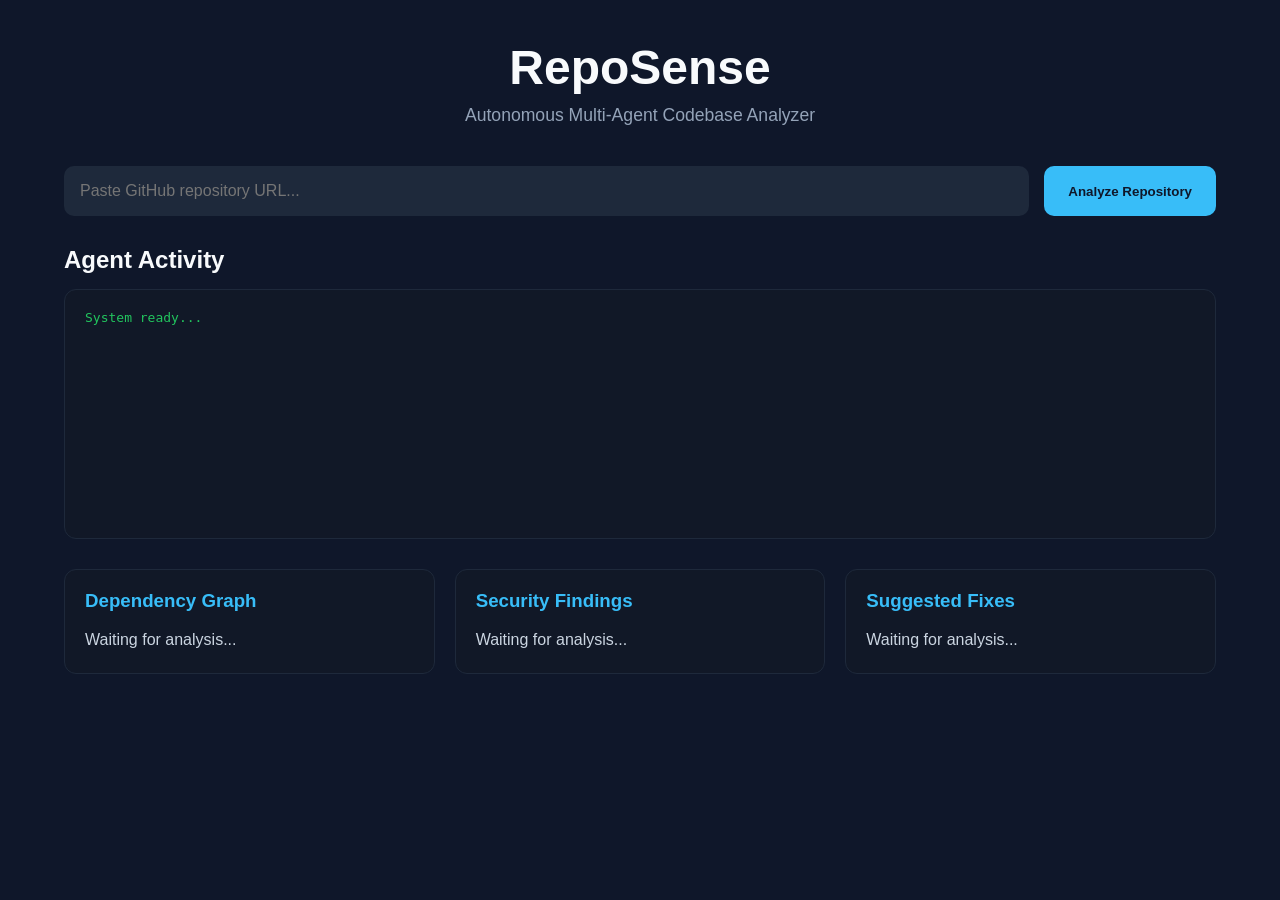
==== frontend/index.html @ 8e4038ef "refined the folder structure" ====
<!DOCTYPE html>
<html lang="en">
<head>
  <meta charset="UTF-8" />
  <meta name="viewport" content="width=device-width, initial-scale=1.0" />
  <title>RepoSense</title>

  <link rel="stylesheet" href="style.css" />
</head>
<body>

  <div class="container">

    <!-- Header -->
    <header class="hero">
      <h1>RepoSense</h1>
      <p>Autonomous Multi-Agent Codebase Analyzer</p>
    </header>

    <!-- Input Section -->
    <section class="input-section">
      <input
        type="text"
        id="repoInput"
        placeholder="Paste GitHub repository URL..."
      />

      <button id="analyzeBtn">
        Analyze Repository
      </button>
    </section>

    <!-- Status -->
    <section class="status-section">
      <h2>Agent Activity</h2>

      <div class="logs" id="logs">
        <div class="log">System ready...</div>
      </div>
    </section>

    <!-- Results -->
    <section class="results-section">

      <div class="card">
        <h3>Dependency Graph</h3>
        <div id="dependencyResults">
          Waiting for analysis...
        </div>
      </div>

      <div class="card">
        <h3>Security Findings</h3>
        <div id="securityResults">
          Waiting for analysis...
        </div>
      </div>

      <div class="card">
        <h3>Suggested Fixes</h3>
        <div id="fixResults">
          Waiting for analysis...
        </div>
      </div>

    </section>

  </div>

  <script src="app.js"></script>
</body>
</html>
---- frontend/style.css ----
* {
  margin: 0;
  padding: 0;
  box-sizing: border-box;
}

body {
  background-color: #0f172a;
  color: #f8fafc;
  font-family: Arial, Helvetica, sans-serif;
  min-height: 100vh;
}

.container {
  width: 90%;
  max-width: 1200px;
  margin: auto;
  padding: 40px 0;
}

/* Hero */

.hero {
  text-align: center;
  margin-bottom: 40px;
}

.hero h1 {
  font-size: 3rem;
  margin-bottom: 10px;
}

.hero p {
  color: #94a3b8;
  font-size: 1.1rem;
}

/* Input */

.input-section {
  display: flex;
  gap: 15px;
  margin-bottom: 30px;
}

.input-section input {
  flex: 1;
  padding: 16px;
  border-radius: 10px;
  border: none;
  background: #1e293b;
  color: white;
  font-size: 1rem;
}

.input-section input:focus {
  outline: 2px solid #38bdf8;
}

.input-section button {
  padding: 16px 24px;
  border: none;
  border-radius: 10px;
  background: #38bdf8;
  color: #0f172a;
  font-weight: bold;
  cursor: pointer;
  transition: 0.3s;
}

.input-section button:hover {
  background: #0ea5e9;
}

/* Logs */

.status-section {
  margin-bottom: 30px;
}

.status-section h2 {
  margin-bottom: 15px;
}

.logs {
  background: #111827;
  border-radius: 12px;
  padding: 20px;
  height: 250px;
  overflow-y: auto;
  border: 1px solid #1e293b;
}

.log {
  margin-bottom: 12px;
  color: #22c55e;
  font-family: monospace;
}

/* Results */

.results-section {
  display: grid;
  grid-template-columns: repeat(auto-fit, minmax(300px, 1fr));
  gap: 20px;
}

.card {
  background: #111827;
  padding: 20px;
  border-radius: 12px;
  border: 1px solid #1e293b;
}

.card h3 {
  margin-bottom: 15px;
  color: #38bdf8;
}

.card div {
  color: #cbd5e1;
  line-height: 1.6;
}
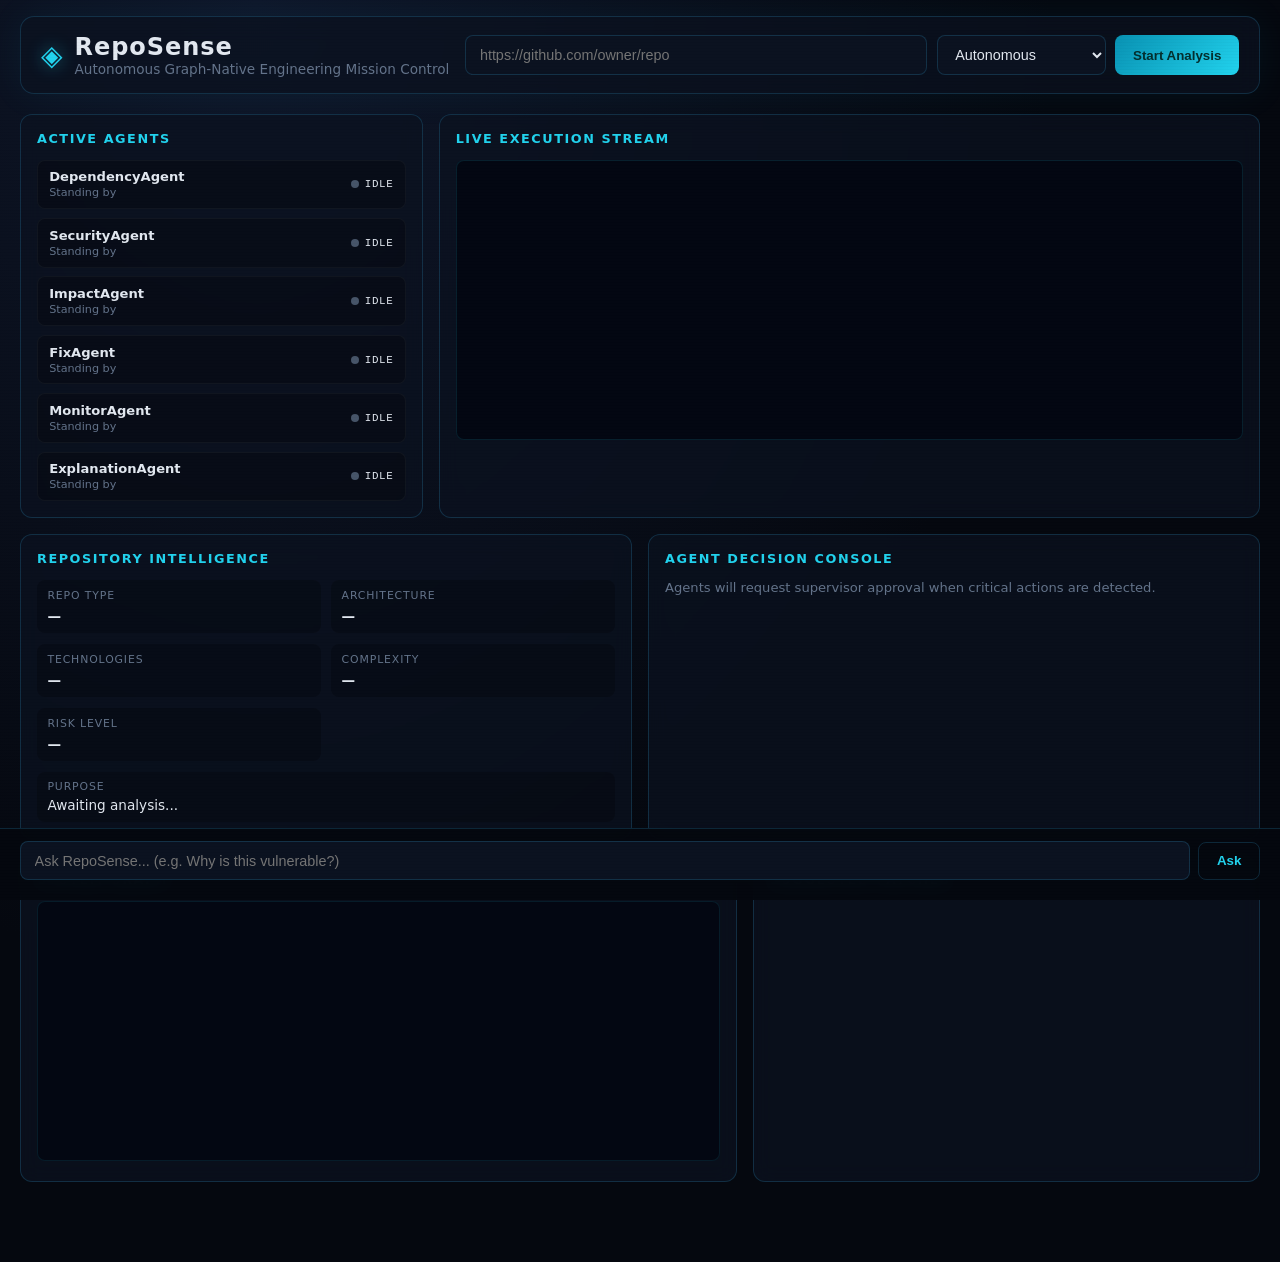
==== commit 45f9f1cf: "feat: build mission-control frontend interface" ====
--- a/frontend/index.html
+++ b/frontend/index.html
@@ -3,70 +3,77 @@
 <head>
   <meta charset="UTF-8" />
   <meta name="viewport" content="width=device-width, initial-scale=1.0" />
-  <title>RepoSense</title>
-
+  <title>RepoSense — AI Mission Control</title>
   <link rel="stylesheet" href="style.css" />
 </head>
 <body>
+  <div class="scanline" aria-hidden="true"></div>
 
-  <div class="container">
+  <header class="top-bar">
+    <div class="brand">
+      <span class="brand-icon">◈</span>
+      <div>
+        <h1>RepoSense</h1>
+        <p>Autonomous Graph-Native Engineering Mission Control</p>
+      </div>
+    </div>
+    <div class="controls">
+      <input type="text" id="repoInput" placeholder="https://github.com/owner/repo" />
+      <select id="executionMode" aria-label="Execution mode">
+        <option value="autonomous">Autonomous</option>
+        <option value="approval">Approval Required</option>
+      </select>
+      <button id="analyzeBtn" class="btn-primary">Start Analysis</button>
+    </div>
+  </header>
 
-    <!-- Header -->
-    <header class="hero">
-      <h1>RepoSense</h1>
-      <p>Autonomous Multi-Agent Codebase Analyzer</p>
-    </header>
-
-    <!-- Input Section -->
-    <section class="input-section">
-      <input
-        type="text"
-        id="repoInput"
-        placeholder="Paste GitHub repository URL..."
-      />
-
-      <button id="analyzeBtn">
-        Analyze Repository
-      </button>
+  <main class="grid">
+    <section class="panel agents-panel">
+      <h2>Active Agents</h2>
+      <div id="agentsGrid" class="agents-grid"></div>
     </section>
 
-    <!-- Status -->
-    <section class="status-section">
-      <h2>Agent Activity</h2>
+    <section class="panel stream-panel">
+      <h2>Live Execution Stream</h2>
+      <div id="logStream" class="log-stream" role="log" aria-live="polite"></div>
+    </section>
 
-      <div class="logs" id="logs">
-        <div class="log">System ready...</div>
+    <section class="panel intel-panel">
+      <h2>Repository Intelligence</h2>
+      <div class="intel-grid">
+        <div class="intel-item"><span>Repo Type</span><strong id="intelType">—</strong></div>
+        <div class="intel-item"><span>Architecture</span><strong id="intelArch">—</strong></div>
+        <div class="intel-item"><span>Technologies</span><strong id="intelTech">—</strong></div>
+        <div class="intel-item"><span>Complexity</span><strong id="intelComplexity">—</strong></div>
+        <div class="intel-item"><span>Risk Level</span><strong id="intelRisk" class="risk-badge">—</strong></div>
+        <div class="intel-item full"><span>Purpose</span><p id="intelPurpose">Awaiting analysis...</p></div>
       </div>
     </section>
 
-    <!-- Results -->
-    <section class="results-section">
-
-      <div class="card">
-        <h3>Dependency Graph</h3>
-        <div id="dependencyResults">
-          Waiting for analysis...
-        </div>
+    <section class="panel approval-panel">
+      <h2>Agent Decision Console</h2>
+      <div id="approvalConsole" class="approval-console">
+        <p class="muted">Agents will request supervisor approval when critical actions are detected.</p>
       </div>
-
-      <div class="card">
-        <h3>Security Findings</h3>
-        <div id="securityResults">
-          Waiting for analysis...
-        </div>
-      </div>
-
-      <div class="card">
-        <h3>Suggested Fixes</h3>
-        <div id="fixResults">
-          Waiting for analysis...
-        </div>
-      </div>
-
     </section>
 
-  </div>
+    <section class="panel graph-panel">
+      <h2>System Graph</h2>
+      <svg id="graphSvg" class="graph-svg" viewBox="0 0 600 320" aria-label="Dependency graph"></svg>
+    </section>
+
+    <section class="panel fixes-panel">
+      <h2>Suggested Patches</h2>
+      <div id="fixesList" class="fixes-list"></div>
+    </section>
+  </main>
+
+  <footer class="query-bar">
+    <input type="text" id="queryInput" placeholder="Ask RepoSense... (e.g. Why is this vulnerable?)" />
+    <button id="queryBtn" class="btn-ghost">Ask</button>
+    <div id="queryAnswer" class="query-answer"></div>
+  </footer>
 
   <script src="app.js"></script>
 </body>
-</html>+</html>
--- a/frontend/style.css
+++ b/frontend/style.css
@@ -1,123 +1,428 @@
+:root {
+  --bg: #05080f;
+  --panel: rgba(12, 18, 32, 0.72);
+  --border: rgba(56, 189, 248, 0.18);
+  --text: #e2e8f0;
+  --muted: #64748b;
+  --accent: #22d3ee;
+  --accent-glow: rgba(34, 211, 238, 0.45);
+  --green: #4ade80;
+  --amber: #fbbf24;
+  --red: #f87171;
+  --purple: #a78bfa;
+  --mono: "Cascadia Code", "Fira Code", Consolas, monospace;
+}
+
 * {
+  box-sizing: border-box;
   margin: 0;
   padding: 0;
-  box-sizing: border-box;
 }
 
 body {
-  background-color: #0f172a;
-  color: #f8fafc;
-  font-family: Arial, Helvetica, sans-serif;
   min-height: 100vh;
-}
-
-.container {
-  width: 90%;
-  max-width: 1200px;
-  margin: auto;
-  padding: 40px 0;
-}
-
-/* Hero */
-
-.hero {
-  text-align: center;
-  margin-bottom: 40px;
-}
-
-.hero h1 {
-  font-size: 3rem;
-  margin-bottom: 10px;
-}
-
-.hero p {
-  color: #94a3b8;
-  font-size: 1.1rem;
-}
-
-/* Input */
-
-.input-section {
-  display: flex;
-  gap: 15px;
-  margin-bottom: 30px;
-}
-
-.input-section input {
+  background: radial-gradient(ellipse at 20% 0%, #0f172a 0%, var(--bg) 55%);
+  color: var(--text);
+  font-family: "Segoe UI", system-ui, sans-serif;
+  padding: 1rem 1.25rem 5rem;
+}
+
+.scanline {
+  pointer-events: none;
+  position: fixed;
+  inset: 0;
+  background: repeating-linear-gradient(
+    0deg,
+    transparent,
+    transparent 2px,
+    rgba(0, 0, 0, 0.03) 3px
+  );
+  z-index: 9999;
+}
+
+.top-bar {
+  display: flex;
+  flex-wrap: wrap;
+  align-items: center;
+  justify-content: space-between;
+  gap: 1rem;
+  margin-bottom: 1.25rem;
+  padding: 1rem 1.25rem;
+  border: 1px solid var(--border);
+  border-radius: 14px;
+  background: var(--panel);
+  backdrop-filter: blur(12px);
+  box-shadow: 0 0 40px rgba(34, 211, 238, 0.06);
+}
+
+.brand {
+  display: flex;
+  align-items: center;
+  gap: 0.75rem;
+}
+
+.brand-icon {
+  font-size: 1.75rem;
+  color: var(--accent);
+  text-shadow: 0 0 18px var(--accent-glow);
+}
+
+.brand h1 {
+  font-size: 1.5rem;
+  letter-spacing: 0.04em;
+}
+
+.brand p {
+  color: var(--muted);
+  font-size: 0.85rem;
+}
+
+.controls {
+  display: flex;
+  flex-wrap: wrap;
+  gap: 0.6rem;
   flex: 1;
-  padding: 16px;
-  border-radius: 10px;
+  justify-content: flex-end;
+  min-width: 280px;
+}
+
+.controls input,
+.controls select,
+.query-bar input {
+  background: #0b1220;
+  border: 1px solid var(--border);
+  color: var(--text);
+  border-radius: 8px;
+  padding: 0.65rem 0.85rem;
+  font-size: 0.9rem;
+}
+
+.controls input {
+  flex: 1;
+  min-width: 220px;
+}
+
+.controls input:focus,
+.query-bar input:focus {
+  outline: none;
+  border-color: var(--accent);
+  box-shadow: 0 0 0 2px rgba(34, 211, 238, 0.15);
+}
+
+.btn-primary,
+.btn-ghost {
   border: none;
-  background: #1e293b;
-  color: white;
-  font-size: 1rem;
-}
-
-.input-section input:focus {
-  outline: 2px solid #38bdf8;
-}
-
-.input-section button {
-  padding: 16px 24px;
-  border: none;
-  border-radius: 10px;
-  background: #38bdf8;
-  color: #0f172a;
-  font-weight: bold;
+  border-radius: 8px;
+  padding: 0.65rem 1.1rem;
+  font-weight: 600;
   cursor: pointer;
-  transition: 0.3s;
-}
-
-.input-section button:hover {
-  background: #0ea5e9;
-}
-
-/* Logs */
-
-.status-section {
-  margin-bottom: 30px;
-}
-
-.status-section h2 {
-  margin-bottom: 15px;
-}
-
-.logs {
-  background: #111827;
+  transition: 0.2s ease;
+}
+
+.btn-primary {
+  background: linear-gradient(135deg, #0891b2, #22d3ee);
+  color: #042f2e;
+}
+
+.btn-primary:hover {
+  filter: brightness(1.08);
+  box-shadow: 0 0 20px var(--accent-glow);
+}
+
+.btn-primary:disabled {
+  opacity: 0.5;
+  cursor: not-allowed;
+}
+
+.btn-ghost {
+  background: transparent;
+  border: 1px solid var(--border);
+  color: var(--accent);
+}
+
+.grid {
+  display: grid;
+  grid-template-columns: repeat(12, 1fr);
+  gap: 1rem;
+}
+
+.panel {
+  background: var(--panel);
+  border: 1px solid var(--border);
   border-radius: 12px;
-  padding: 20px;
-  height: 250px;
+  padding: 1rem;
+  backdrop-filter: blur(10px);
+}
+
+.panel h2 {
+  font-size: 0.8rem;
+  text-transform: uppercase;
+  letter-spacing: 0.12em;
+  color: var(--accent);
+  margin-bottom: 0.85rem;
+}
+
+.agents-panel { grid-column: span 4; }
+.stream-panel { grid-column: span 8; }
+.intel-panel { grid-column: span 6; }
+.approval-panel { grid-column: span 6; }
+.graph-panel { grid-column: span 7; }
+.fixes-panel { grid-column: span 5; }
+
+.agents-grid {
+  display: flex;
+  flex-direction: column;
+  gap: 0.55rem;
+}
+
+.agent-card {
+  display: flex;
+  align-items: center;
+  justify-content: space-between;
+  padding: 0.55rem 0.7rem;
+  border-radius: 8px;
+  background: rgba(0, 0, 0, 0.25);
+  border: 1px solid rgba(255, 255, 255, 0.04);
+  transition: 0.25s ease;
+}
+
+.agent-card.running {
+  border-color: rgba(34, 211, 238, 0.35);
+  box-shadow: inset 0 0 20px rgba(34, 211, 238, 0.06);
+}
+
+.agent-name {
+  font-size: 0.82rem;
+  font-weight: 600;
+}
+
+.agent-action {
+  font-size: 0.7rem;
+  color: var(--muted);
+  margin-top: 2px;
+}
+
+.status-pill {
+  display: flex;
+  align-items: center;
+  gap: 0.35rem;
+  font-size: 0.68rem;
+  font-family: var(--mono);
+  text-transform: uppercase;
+  letter-spacing: 0.06em;
+}
+
+.status-dot {
+  width: 8px;
+  height: 8px;
+  border-radius: 50%;
+  background: var(--muted);
+  box-shadow: 0 0 0 rgba(0, 0, 0, 0);
+}
+
+.status-dot.idle { background: #475569; }
+.status-dot.running,
+.status-dot.thinking {
+  background: var(--accent);
+  animation: pulse 1.2s ease infinite;
+  box-shadow: 0 0 10px var(--accent-glow);
+}
+.status-dot.waiting { background: var(--amber); animation: pulse 1.5s ease infinite; }
+.status-dot.requesting_approval { background: var(--purple); animation: pulse 0.9s ease infinite; }
+.status-dot.completed { background: var(--green); }
+.status-dot.failed { background: var(--red); }
+
+@keyframes pulse {
+  0%, 100% { opacity: 1; transform: scale(1); }
+  50% { opacity: 0.55; transform: scale(0.85); }
+}
+
+.log-stream {
+  height: 280px;
   overflow-y: auto;
-  border: 1px solid #1e293b;
-}
-
-.log {
-  margin-bottom: 12px;
-  color: #22c55e;
-  font-family: monospace;
-}
-
-/* Results */
-
-.results-section {
+  font-family: var(--mono);
+  font-size: 0.78rem;
+  line-height: 1.55;
+  padding: 0.75rem;
+  background: #030712;
+  border-radius: 8px;
+  border: 1px solid rgba(34, 211, 238, 0.12);
+}
+
+.log-line {
+  margin-bottom: 0.35rem;
+  opacity: 0;
+  animation: fadeIn 0.35s ease forwards;
+}
+
+.log-line.info { color: var(--green); }
+.log-line.warn { color: var(--amber); }
+.log-line.error { color: var(--red); }
+.log-line.approval { color: var(--purple); }
+
+@keyframes fadeIn {
+  to { opacity: 1; }
+}
+
+.intel-grid {
   display: grid;
-  grid-template-columns: repeat(auto-fit, minmax(300px, 1fr));
-  gap: 20px;
-}
-
-.card {
-  background: #111827;
-  padding: 20px;
-  border-radius: 12px;
-  border: 1px solid #1e293b;
-}
-
-.card h3 {
-  margin-bottom: 15px;
-  color: #38bdf8;
-}
-
-.card div {
-  color: #cbd5e1;
-  line-height: 1.6;
-}+  grid-template-columns: repeat(2, 1fr);
+  gap: 0.65rem;
+}
+
+.intel-item {
+  padding: 0.55rem 0.65rem;
+  background: rgba(0, 0, 0, 0.22);
+  border-radius: 8px;
+}
+
+.intel-item.full {
+  grid-column: 1 / -1;
+}
+
+.intel-item span {
+  display: block;
+  font-size: 0.68rem;
+  color: var(--muted);
+  text-transform: uppercase;
+  letter-spacing: 0.08em;
+  margin-bottom: 0.25rem;
+}
+
+.intel-item strong,
+.intel-item p {
+  font-size: 0.85rem;
+}
+
+.risk-badge.low { color: var(--green); }
+.risk-badge.moderate { color: var(--amber); }
+.risk-badge.high { color: var(--red); }
+
+.approval-console {
+  display: flex;
+  flex-direction: column;
+  gap: 0.75rem;
+  max-height: 220px;
+  overflow-y: auto;
+}
+
+.approval-card {
+  padding: 0.75rem;
+  border-radius: 8px;
+  border: 1px solid rgba(167, 139, 250, 0.3);
+  background: rgba(167, 139, 250, 0.06);
+}
+
+.approval-card h4 {
+  font-size: 0.85rem;
+  margin-bottom: 0.35rem;
+  color: var(--purple);
+}
+
+.approval-actions {
+  display: flex;
+  gap: 0.4rem;
+  margin-top: 0.55rem;
+  flex-wrap: wrap;
+}
+
+.approval-actions button {
+  font-size: 0.72rem;
+  padding: 0.35rem 0.6rem;
+  border-radius: 6px;
+  border: 1px solid var(--border);
+  background: #0b1220;
+  color: var(--text);
+  cursor: pointer;
+}
+
+.approval-actions button.approve { border-color: rgba(74, 222, 128, 0.5); color: var(--green); }
+.approval-actions button.reject { border-color: rgba(248, 113, 113, 0.5); color: var(--red); }
+
+.graph-svg {
+  width: 100%;
+  height: 260px;
+  background: #030712;
+  border-radius: 8px;
+  border: 1px solid rgba(34, 211, 238, 0.1);
+}
+
+.graph-node {
+  fill: #0f172a;
+  stroke: var(--accent);
+  stroke-width: 1.2;
+}
+
+.graph-edge {
+  stroke: rgba(148, 163, 184, 0.45);
+  stroke-width: 1;
+}
+
+.graph-label {
+  fill: #94a3b8;
+  font-size: 9px;
+  font-family: var(--mono);
+}
+
+.fixes-list {
+  display: flex;
+  flex-direction: column;
+  gap: 0.6rem;
+  max-height: 260px;
+  overflow-y: auto;
+}
+
+.fix-card {
+  padding: 0.65rem;
+  border-radius: 8px;
+  background: rgba(0, 0, 0, 0.25);
+  border: 1px solid rgba(34, 211, 238, 0.15);
+}
+
+.fix-card pre {
+  font-family: var(--mono);
+  font-size: 0.72rem;
+  color: var(--green);
+  white-space: pre-wrap;
+  margin-top: 0.4rem;
+}
+
+.muted { color: var(--muted); font-size: 0.82rem; }
+
+.query-bar {
+  position: fixed;
+  bottom: 0;
+  left: 0;
+  right: 0;
+  display: flex;
+  flex-wrap: wrap;
+  gap: 0.5rem;
+  align-items: center;
+  padding: 0.75rem 1.25rem;
+  background: rgba(5, 8, 15, 0.92);
+  border-top: 1px solid var(--border);
+  backdrop-filter: blur(10px);
+}
+
+.query-bar input {
+  flex: 1;
+  min-width: 200px;
+}
+
+.query-answer {
+  width: 100%;
+  font-size: 0.8rem;
+  color: var(--accent);
+  font-family: var(--mono);
+}
+
+@media (max-width: 1100px) {
+  .agents-panel,
+  .stream-panel,
+  .intel-panel,
+  .approval-panel,
+  .graph-panel,
+  .fixes-panel {
+    grid-column: span 12;
+  }
+}
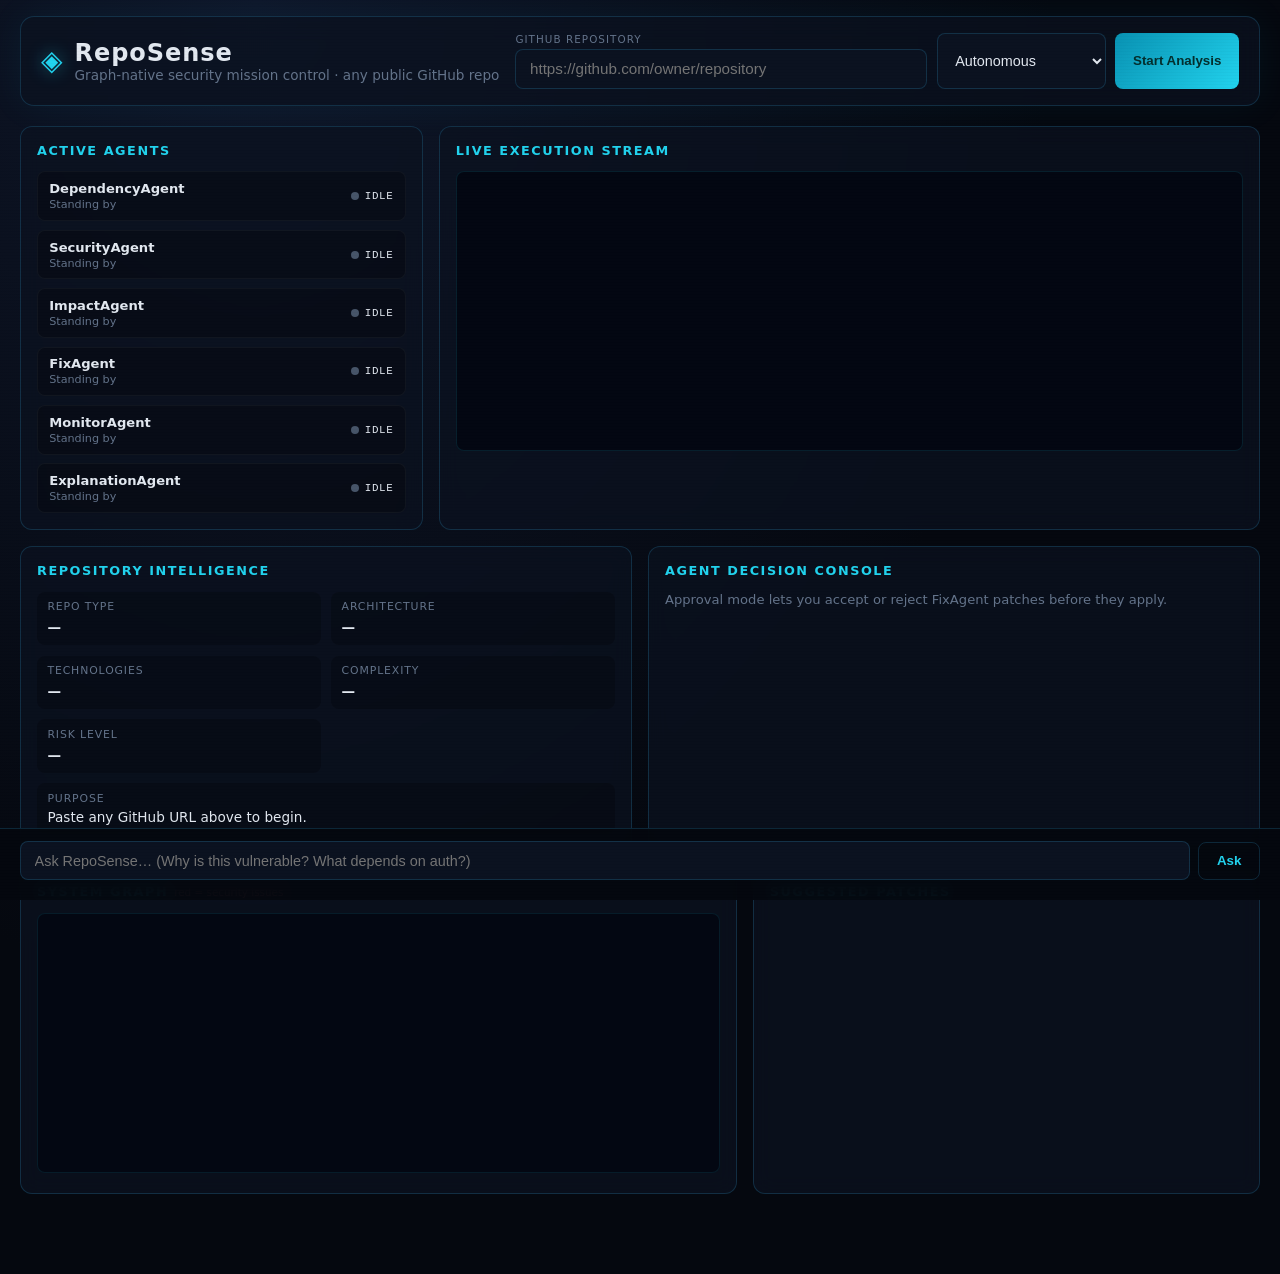
==== commit 3af92cac: "implementing further changes" ====
--- a/frontend/index.html
+++ b/frontend/index.html
@@ -14,16 +14,28 @@
       <span class="brand-icon">◈</span>
       <div>
         <h1>RepoSense</h1>
-        <p>Autonomous Graph-Native Engineering Mission Control</p>
+        <p>Graph-native security mission control · any public GitHub repo</p>
       </div>
     </div>
     <div class="controls">
-      <input type="text" id="repoInput" placeholder="https://github.com/owner/repo" />
+      <label class="url-field">
+        <span>GitHub repository</span>
+        <input
+          type="url"
+          id="repoInput"
+          placeholder="https://github.com/owner/repository"
+          autocomplete="url"
+          spellcheck="false"
+        />
+      </label>
       <select id="executionMode" aria-label="Execution mode">
         <option value="autonomous">Autonomous</option>
         <option value="approval">Approval Required</option>
       </select>
-      <button id="analyzeBtn" class="btn-primary">Start Analysis</button>
+      <button id="analyzeBtn" class="btn-primary" type="button">
+        <span class="btn-label">Start Analysis</span>
+        <span class="btn-spinner" hidden aria-hidden="true"></span>
+      </button>
     </div>
   </header>
 
@@ -46,20 +58,20 @@
         <div class="intel-item"><span>Technologies</span><strong id="intelTech">—</strong></div>
         <div class="intel-item"><span>Complexity</span><strong id="intelComplexity">—</strong></div>
         <div class="intel-item"><span>Risk Level</span><strong id="intelRisk" class="risk-badge">—</strong></div>
-        <div class="intel-item full"><span>Purpose</span><p id="intelPurpose">Awaiting analysis...</p></div>
+        <div class="intel-item full"><span>Purpose</span><p id="intelPurpose">Paste any GitHub URL above to begin.</p></div>
       </div>
     </section>
 
     <section class="panel approval-panel">
       <h2>Agent Decision Console</h2>
       <div id="approvalConsole" class="approval-console">
-        <p class="muted">Agents will request supervisor approval when critical actions are detected.</p>
+        <p class="muted">Approval mode lets you accept or reject FixAgent patches before they apply.</p>
       </div>
     </section>
 
     <section class="panel graph-panel">
-      <h2>System Graph</h2>
-      <svg id="graphSvg" class="graph-svg" viewBox="0 0 600 320" aria-label="Dependency graph"></svg>
+      <h2>System Graph <span class="graph-hint">red = security issues</span></h2>
+      <svg id="graphSvg" class="graph-svg" viewBox="0 0 640 360" aria-label="Force-directed dependency graph"></svg>
     </section>
 
     <section class="panel fixes-panel">
@@ -69,8 +81,8 @@
   </main>
 
   <footer class="query-bar">
-    <input type="text" id="queryInput" placeholder="Ask RepoSense... (e.g. Why is this vulnerable?)" />
-    <button id="queryBtn" class="btn-ghost">Ask</button>
+    <input type="text" id="queryInput" placeholder="Ask RepoSense… (Why is this vulnerable? What depends on auth?)" />
+    <button id="queryBtn" class="btn-ghost" type="button">Ask</button>
     <div id="queryAnswer" class="query-answer"></div>
   </footer>
 
--- a/frontend/style.css
+++ b/frontend/style.css
@@ -97,9 +97,25 @@
   font-size: 0.9rem;
 }
 
-.controls input {
+.url-field {
+  display: flex;
+  flex-direction: column;
+  gap: 0.25rem;
   flex: 1;
-  min-width: 220px;
+  min-width: 280px;
+}
+
+.url-field span {
+  font-size: 0.65rem;
+  text-transform: uppercase;
+  letter-spacing: 0.1em;
+  color: var(--muted);
+}
+
+.controls input#repoInput {
+  flex: 1;
+  min-width: 280px;
+  font-size: 0.95rem;
 }
 
 .controls input:focus,
@@ -129,9 +145,29 @@
   box-shadow: 0 0 20px var(--accent-glow);
 }
 
-.btn-primary:disabled {
-  opacity: 0.5;
-  cursor: not-allowed;
+.btn-primary:disabled,
+.btn-primary.is-loading {
+  opacity: 0.75;
+  cursor: wait;
+}
+
+.btn-primary {
+  display: inline-flex;
+  align-items: center;
+  gap: 0.5rem;
+}
+
+.btn-spinner {
+  width: 14px;
+  height: 14px;
+  border: 2px solid rgba(4, 47, 46, 0.3);
+  border-top-color: #042f2e;
+  border-radius: 50%;
+  animation: spin 0.7s linear infinite;
+}
+
+@keyframes spin {
+  to { transform: rotate(360deg); }
 }
 
 .btn-ghost {
@@ -347,10 +383,30 @@
   border: 1px solid rgba(34, 211, 238, 0.1);
 }
 
+.graph-hint {
+  font-size: 0.65rem;
+  color: var(--red);
+  font-weight: 400;
+  text-transform: none;
+  letter-spacing: 0;
+}
+
 .graph-node {
   fill: #0f172a;
   stroke: var(--accent);
   stroke-width: 1.2;
+  transition: fill 0.3s ease;
+}
+
+.graph-node.issue {
+  fill: #450a0a;
+  stroke: var(--red);
+  stroke-width: 2;
+  filter: drop-shadow(0 0 6px rgba(248, 113, 113, 0.55));
+}
+
+.log-line.warn {
+  color: var(--amber);
 }
 
 .graph-edge {
@@ -414,6 +470,17 @@
   font-size: 0.8rem;
   color: var(--accent);
   font-family: var(--mono);
+  line-height: 1.45;
+  white-space: pre-wrap;
+}
+
+.query-answer.loading {
+  opacity: 0.6;
+  animation: pulse 1s ease-in-out infinite;
+}
+
+@keyframes pulse {
+  50% { opacity: 0.35; }
 }
 
 @media (max-width: 1100px) {
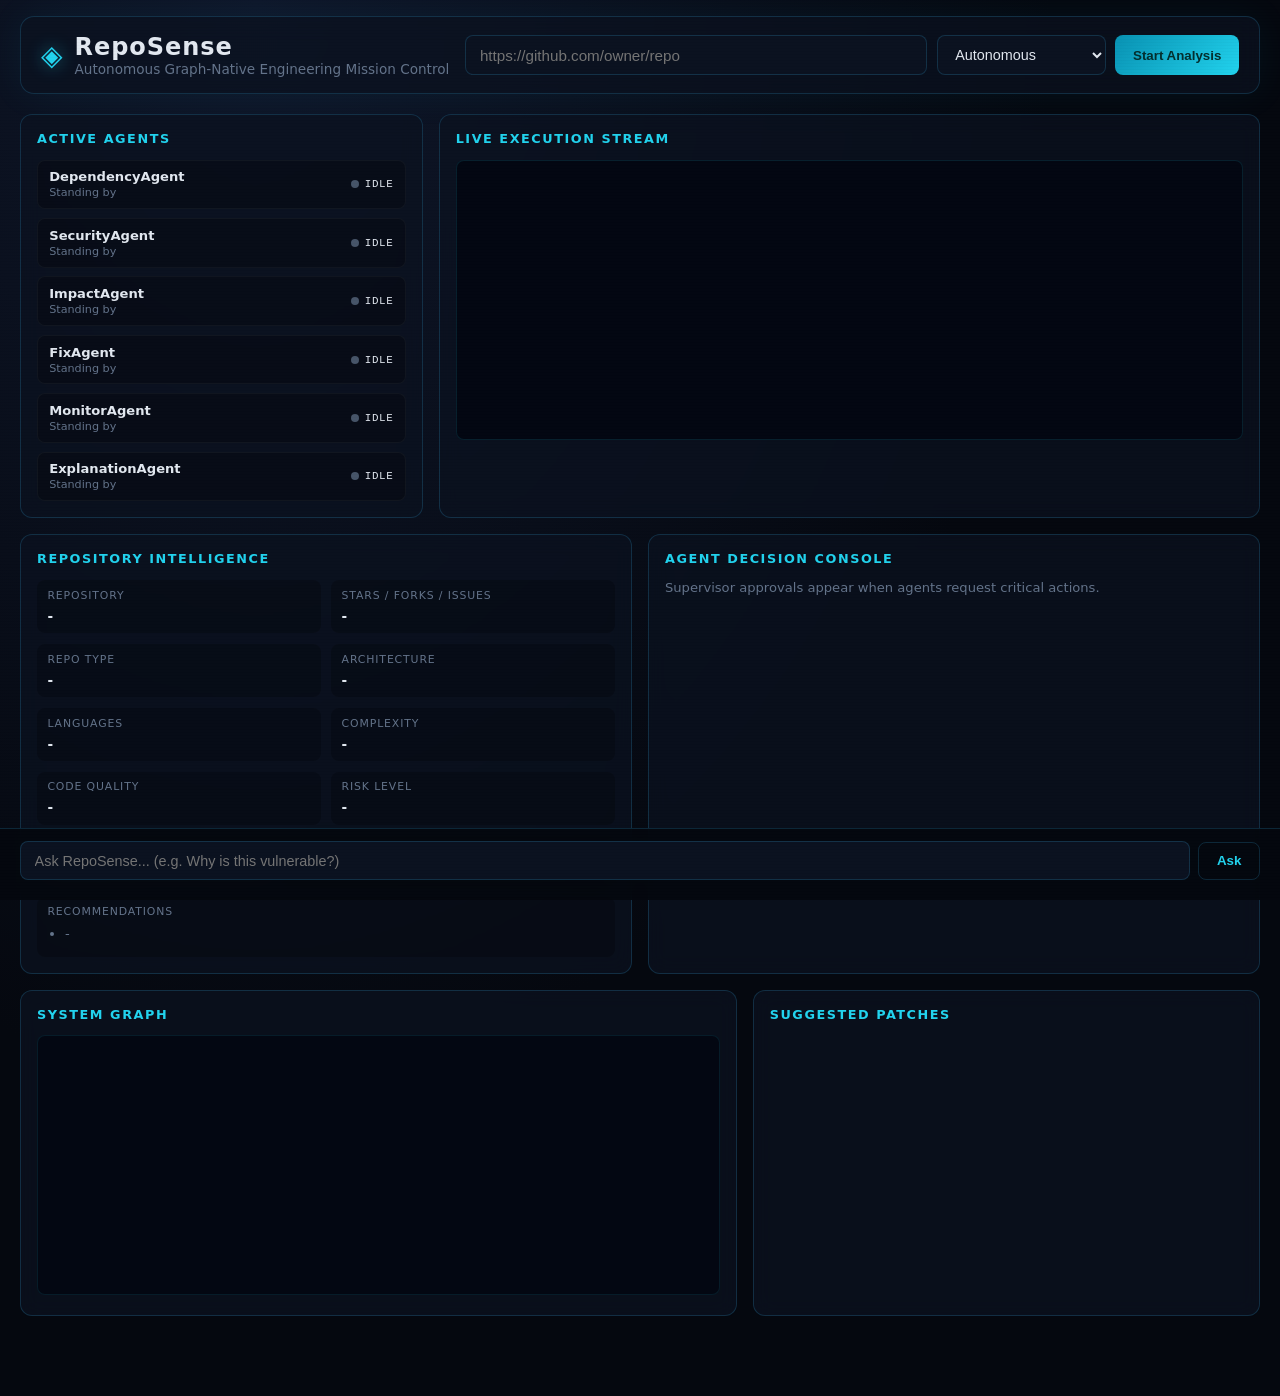
==== commit 4bb1f8f8: "feat: integrate live EventSource updates in mission control UI" ====
--- a/frontend/index.html
+++ b/frontend/index.html
@@ -11,31 +11,19 @@
 
   <header class="top-bar">
     <div class="brand">
-      <span class="brand-icon">◈</span>
+      <span class="brand-icon">&#9672;</span>
       <div>
         <h1>RepoSense</h1>
-        <p>Graph-native security mission control · any public GitHub repo</p>
+        <p>Autonomous Graph-Native Engineering Mission Control</p>
       </div>
     </div>
     <div class="controls">
-      <label class="url-field">
-        <span>GitHub repository</span>
-        <input
-          type="url"
-          id="repoInput"
-          placeholder="https://github.com/owner/repository"
-          autocomplete="url"
-          spellcheck="false"
-        />
-      </label>
+      <input type="text" id="repoInput" placeholder="https://github.com/owner/repo" />
       <select id="executionMode" aria-label="Execution mode">
         <option value="autonomous">Autonomous</option>
         <option value="approval">Approval Required</option>
       </select>
-      <button id="analyzeBtn" class="btn-primary" type="button">
-        <span class="btn-label">Start Analysis</span>
-        <span class="btn-spinner" hidden aria-hidden="true"></span>
-      </button>
+      <button id="analyzeBtn" class="btn-primary">Start Analysis</button>
     </div>
   </header>
 
@@ -53,25 +41,29 @@
     <section class="panel intel-panel">
       <h2>Repository Intelligence</h2>
       <div class="intel-grid">
-        <div class="intel-item"><span>Repo Type</span><strong id="intelType">—</strong></div>
-        <div class="intel-item"><span>Architecture</span><strong id="intelArch">—</strong></div>
-        <div class="intel-item"><span>Technologies</span><strong id="intelTech">—</strong></div>
-        <div class="intel-item"><span>Complexity</span><strong id="intelComplexity">—</strong></div>
-        <div class="intel-item"><span>Risk Level</span><strong id="intelRisk" class="risk-badge">—</strong></div>
-        <div class="intel-item full"><span>Purpose</span><p id="intelPurpose">Paste any GitHub URL above to begin.</p></div>
+        <div class="intel-item"><span>Repository</span><strong id="intelRepo">-</strong></div>
+        <div class="intel-item"><span>Stars / Forks / Issues</span><strong id="intelStars">-</strong></div>
+        <div class="intel-item"><span>Repo Type</span><strong id="intelType">-</strong></div>
+        <div class="intel-item"><span>Architecture</span><strong id="intelArch">-</strong></div>
+        <div class="intel-item"><span>Languages</span><strong id="intelTech">-</strong></div>
+        <div class="intel-item"><span>Complexity</span><strong id="intelComplexity">-</strong></div>
+        <div class="intel-item"><span>Code Quality</span><strong id="intelQuality">-</strong></div>
+        <div class="intel-item"><span>Risk Level</span><strong id="intelRisk" class="risk-badge">-</strong></div>
+        <div class="intel-item full"><span>AI Summary</span><p id="intelPurpose">Awaiting autonomous execution...</p></div>
+        <div class="intel-item full"><span>Recommendations</span><ul id="intelRecs" class="rec-list"><li class="muted">-</li></ul></div>
       </div>
     </section>
 
     <section class="panel approval-panel">
       <h2>Agent Decision Console</h2>
       <div id="approvalConsole" class="approval-console">
-        <p class="muted">Approval mode lets you accept or reject FixAgent patches before they apply.</p>
+        <p class="muted">Supervisor approvals appear when agents request critical actions.</p>
       </div>
     </section>
 
     <section class="panel graph-panel">
-      <h2>System Graph <span class="graph-hint">red = security issues</span></h2>
-      <svg id="graphSvg" class="graph-svg" viewBox="0 0 640 360" aria-label="Force-directed dependency graph"></svg>
+      <h2>System Graph</h2>
+      <svg id="graphSvg" class="graph-svg" viewBox="0 0 600 320" aria-label="Dependency graph"></svg>
     </section>
 
     <section class="panel fixes-panel">
@@ -81,8 +73,8 @@
   </main>
 
   <footer class="query-bar">
-    <input type="text" id="queryInput" placeholder="Ask RepoSense… (Why is this vulnerable? What depends on auth?)" />
-    <button id="queryBtn" class="btn-ghost" type="button">Ask</button>
+    <input type="text" id="queryInput" placeholder="Ask RepoSense... (e.g. Why is this vulnerable?)" />
+    <button id="queryBtn" class="btn-ghost">Ask</button>
     <div id="queryAnswer" class="query-answer"></div>
   </footer>
 
--- a/frontend/style.css
+++ b/frontend/style.css
@@ -445,6 +445,16 @@
 
 .muted { color: var(--muted); font-size: 0.82rem; }
 
+.rec-list {
+  margin: 0.35rem 0 0;
+  padding-left: 1.1rem;
+  font-size: 0.82rem;
+  color: var(--text);
+  line-height: 1.5;
+}
+
+.rec-list li { margin-bottom: 0.25rem; }
+
 .query-bar {
   position: fixed;
   bottom: 0;
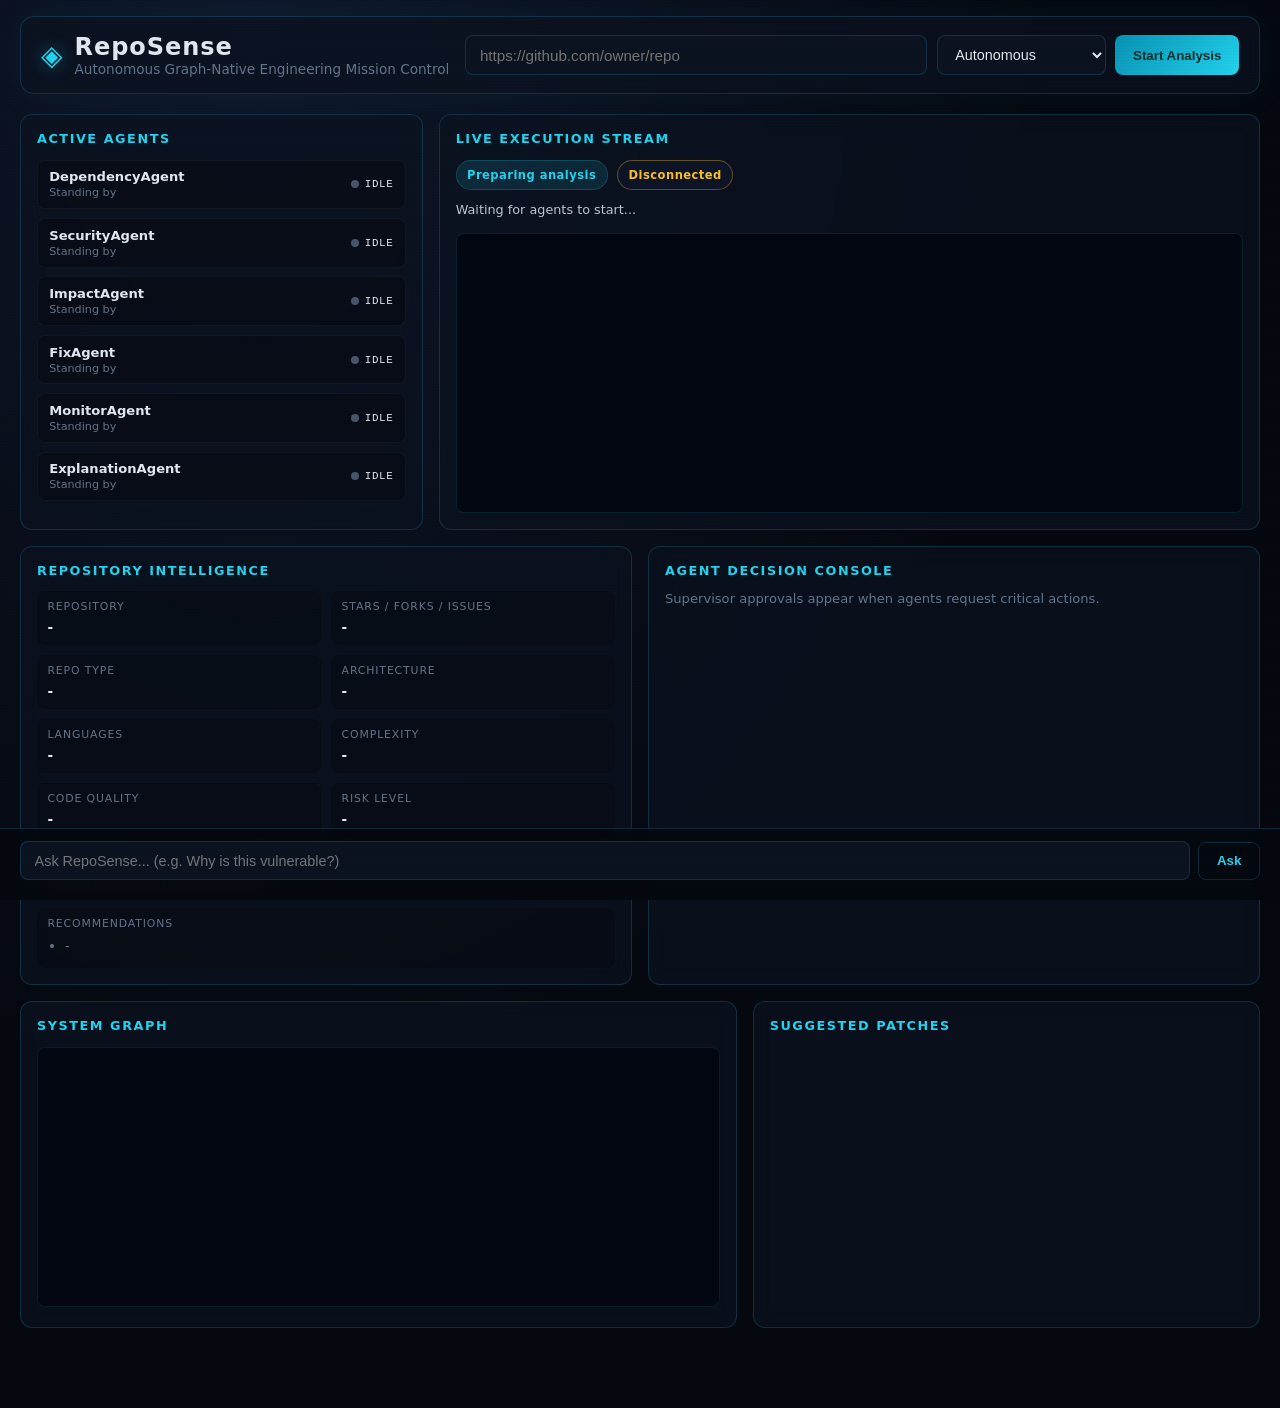
==== commit 4d416285: "Improve SSE streaming and live analysis updates" ====
--- a/frontend/index.html
+++ b/frontend/index.html
@@ -35,6 +35,11 @@
 
     <section class="panel stream-panel">
       <h2>Live Execution Stream</h2>
+      <div class="stream-status">
+        <div class="phase-pill" id="missionPhase">Preparing analysis</div>
+        <div class="connection-pill connecting" id="streamConnection">Disconnected</div>
+      </div>
+      <div class="agent-ticker" id="agentTicker">Waiting for agents to start...</div>
       <div id="logStream" class="log-stream" role="log" aria-live="polite"></div>
     </section>
 
--- a/frontend/style.css
+++ b/frontend/style.css
@@ -25,6 +25,11 @@
   color: var(--text);
   font-family: "Segoe UI", system-ui, sans-serif;
   padding: 1rem 1.25rem 5rem;
+  transition: background 0.35s ease;
+}
+
+body.is-analyzing {
+  background: radial-gradient(ellipse at 20% 0%, #12233d 0%, var(--bg) 58%);
 }
 
 .scanline {
@@ -188,6 +193,16 @@
   border-radius: 12px;
   padding: 1rem;
   backdrop-filter: blur(10px);
+  transition: transform 0.25s ease, border-color 0.25s ease, box-shadow 0.25s ease;
+}
+
+body.is-analyzing .panel {
+  box-shadow: 0 0 0 1px rgba(34, 211, 238, 0.06), 0 10px 30px rgba(2, 8, 23, 0.28);
+}
+
+.panel.panel-live {
+  border-color: rgba(34, 211, 238, 0.35);
+  box-shadow: 0 0 0 1px rgba(34, 211, 238, 0.12), 0 0 24px rgba(34, 211, 238, 0.08);
 }
 
 .panel h2 {
@@ -225,6 +240,20 @@
 .agent-card.running {
   border-color: rgba(34, 211, 238, 0.35);
   box-shadow: inset 0 0 20px rgba(34, 211, 238, 0.06);
+}
+
+.agent-card.thinking,
+.agent-card.waiting {
+  border-color: rgba(251, 191, 36, 0.28);
+  box-shadow: inset 0 0 18px rgba(251, 191, 36, 0.06);
+}
+
+.agent-card.completed {
+  border-color: rgba(74, 222, 128, 0.18);
+}
+
+.agent-card.failed {
+  border-color: rgba(248, 113, 113, 0.32);
 }
 
 .agent-name {
@@ -283,11 +312,76 @@
   background: #030712;
   border-radius: 8px;
   border: 1px solid rgba(34, 211, 238, 0.12);
+  scroll-behavior: smooth;
+}
+
+.stream-status {
+  display: flex;
+  gap: 0.6rem;
+  align-items: center;
+  flex-wrap: wrap;
+  margin-bottom: 0.75rem;
+}
+
+.phase-pill,
+.connection-pill {
+  display: inline-flex;
+  align-items: center;
+  min-height: 30px;
+  padding: 0.3rem 0.65rem;
+  border-radius: 999px;
+  font-size: 0.72rem;
+  font-weight: 600;
+  letter-spacing: 0.04em;
+  transition: all 0.2s ease;
+}
+
+.phase-pill {
+  background: rgba(34, 211, 238, 0.12);
+  color: var(--accent);
+  border: 1px solid rgba(34, 211, 238, 0.2);
+}
+
+.connection-pill {
+  border: 1px solid rgba(148, 163, 184, 0.25);
+  color: #cbd5e1;
+  background: rgba(15, 23, 42, 0.8);
+}
+
+.connection-pill.connected {
+  border-color: rgba(74, 222, 128, 0.35);
+  color: var(--green);
+}
+
+.connection-pill.reconnecting,
+.connection-pill.connecting {
+  border-color: rgba(251, 191, 36, 0.35);
+  color: var(--amber);
+}
+
+.connection-pill.error {
+  border-color: rgba(248, 113, 113, 0.35);
+  color: var(--red);
+}
+
+.agent-ticker {
+  min-height: 1.25rem;
+  margin-bottom: 0.7rem;
+  color: #cbd5e1;
+  font-size: 0.8rem;
+  opacity: 0.92;
+  transition: opacity 0.2s ease, transform 0.2s ease;
+}
+
+.agent-ticker.is-live {
+  color: var(--accent);
+  transform: translateX(2px);
 }
 
 .log-line {
-  margin-bottom: 0.35rem;
+  margin-bottom: 0.38rem;
   opacity: 0;
+  transform: translateY(4px);
   animation: fadeIn 0.35s ease forwards;
 }
 
@@ -297,7 +391,7 @@
 .log-line.approval { color: var(--purple); }
 
 @keyframes fadeIn {
-  to { opacity: 1; }
+  to { opacity: 1; transform: translateY(0); }
 }
 
 .intel-grid {
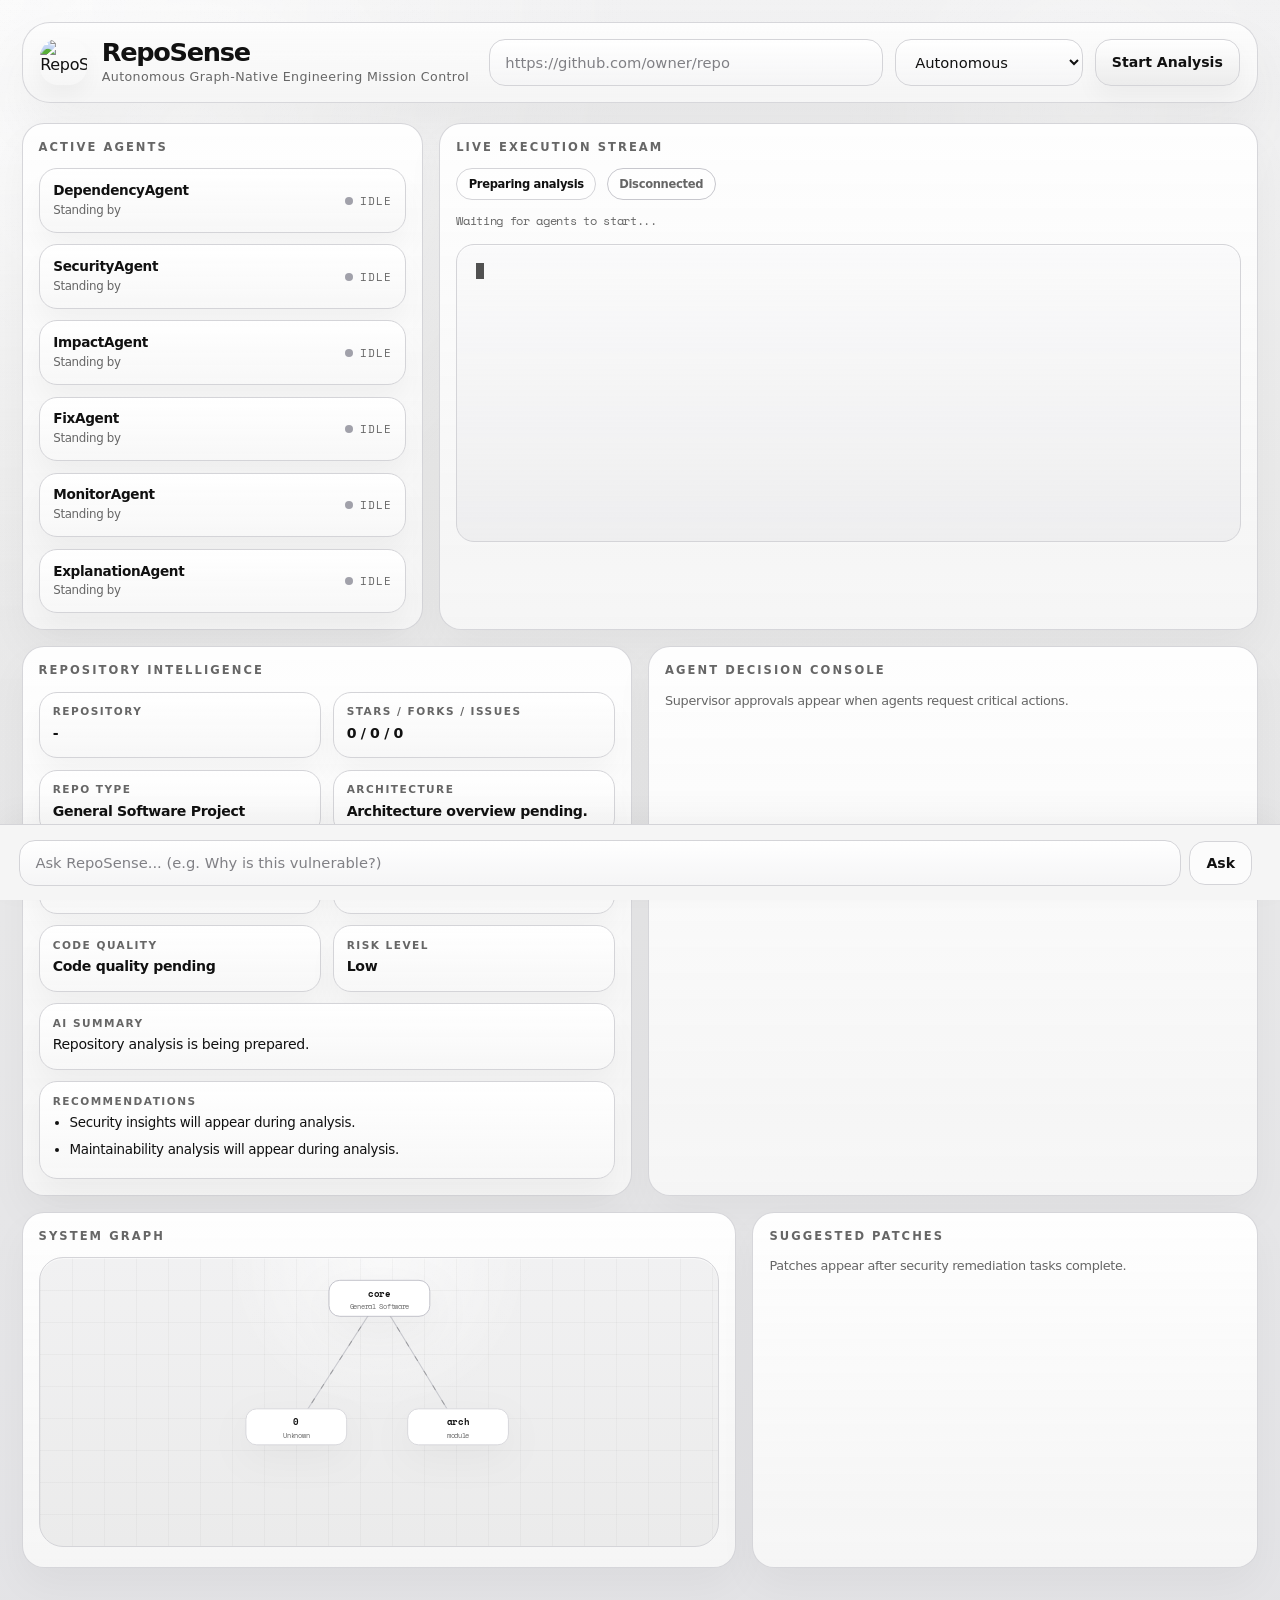
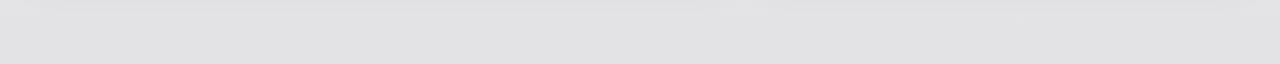
==== commit 814813a4: "refined ui" ====
--- a/frontend/index.html
+++ b/frontend/index.html
@@ -3,7 +3,8 @@
 <head>
   <meta charset="UTF-8" />
   <meta name="viewport" content="width=device-width, initial-scale=1.0" />
-  <title>RepoSense — AI Mission Control</title>
+  <title>RepoSense - AI Mission Control</title>
+  <link rel="icon" type="image/svg+xml" href="/reposense-mark.svg" />
   <link rel="stylesheet" href="style.css" />
 </head>
 <body>
@@ -11,8 +12,8 @@
 
   <header class="top-bar">
     <div class="brand">
-      <span class="brand-icon">&#9672;</span>
-      <div>
+      <img src="/reposense-mark.svg" alt="RepoSense" class="brand-logo" />
+      <div class="brand-lockup">
         <h1>RepoSense</h1>
         <p>Autonomous Graph-Native Engineering Mission Control</p>
       </div>
--- a/frontend/style.css
+++ b/frontend/style.css
@@ -1,16 +1,28 @@
+@import url("https://api.fontshare.com/v2/css?f[]=satoshi@400,500,700&display=swap");
+@import url("https://fonts.googleapis.com/css2?family=Space+Mono:wght@400;700&display=swap");
+
 :root {
-  --bg: #05080f;
-  --panel: rgba(12, 18, 32, 0.72);
-  --border: rgba(56, 189, 248, 0.18);
-  --text: #e2e8f0;
-  --muted: #64748b;
-  --accent: #22d3ee;
-  --accent-glow: rgba(34, 211, 238, 0.45);
-  --green: #4ade80;
-  --amber: #fbbf24;
-  --red: #f87171;
-  --purple: #a78bfa;
-  --mono: "Cascadia Code", "Fira Code", Consolas, monospace;
+  --bg: #ebebeb;
+  --bg-depth: #e3e3e6;
+  --panel: #f5f5f5;
+  --panel-elevated: #ffffff;
+  --node: #ffffff;
+  --canvas: #ebebeb;
+  --canvas-deep: #e6e6e9;
+  --border: #d4d4d8;
+  --border-strong: #c7c7cd;
+  --text: #111111;
+  --muted: #666666;
+  --mono: #2f2f31;
+  --shadow-soft: 0 18px 40px rgba(0, 0, 0, 0.04);
+  --shadow-panel: 0 28px 56px rgba(0, 0, 0, 0.05);
+  --shadow-node: 0 18px 30px rgba(0, 0, 0, 0.04);
+  --radius-xl: 28px;
+  --radius-lg: 22px;
+  --radius-md: 18px;
+  --radius-sm: 14px;
+  --ui-font: "Satoshi", "Geist Sans", ui-sans-serif, system-ui, sans-serif;
+  --mono-font: "Space Mono", ui-monospace, monospace;
 }
 
 * {
@@ -19,30 +31,68 @@
   padding: 0;
 }
 
+html {
+  background: var(--bg);
+}
+
 body {
   min-height: 100vh;
-  background: radial-gradient(ellipse at 20% 0%, #0f172a 0%, var(--bg) 55%);
+  background:
+    radial-gradient(circle at top left, rgba(255, 255, 255, 0.68), transparent 30%),
+    linear-gradient(180deg, #f2f2f3 0%, var(--bg) 28%, var(--bg-depth) 100%);
   color: var(--text);
-  font-family: "Segoe UI", system-ui, sans-serif;
-  padding: 1rem 1.25rem 5rem;
-  transition: background 0.35s ease;
-}
-
-body.is-analyzing {
-  background: radial-gradient(ellipse at 20% 0%, #12233d 0%, var(--bg) 58%);
-}
-
-.scanline {
-  pointer-events: none;
+  font-family: var(--ui-font);
+  letter-spacing: -0.02em;
+  padding: 1.35rem 1.35rem 6rem;
+  overflow-x: hidden;
+}
+
+body::before {
+  content: "";
   position: fixed;
   inset: 0;
-  background: repeating-linear-gradient(
-    0deg,
-    transparent,
-    transparent 2px,
-    rgba(0, 0, 0, 0.03) 3px
-  );
-  z-index: 9999;
+  pointer-events: none;
+  background:
+    linear-gradient(90deg, rgba(17, 17, 17, 0.016) 1px, transparent 1px),
+    linear-gradient(180deg, rgba(17, 17, 17, 0.016) 1px, transparent 1px);
+  background-size: 36px 36px;
+  opacity: 0.26;
+  mask-image: linear-gradient(180deg, rgba(0, 0, 0, 0.45), transparent 85%);
+  z-index: 0;
+}
+
+body::after {
+  content: "";
+  position: fixed;
+  inset: 0;
+  pointer-events: none;
+  background:
+    radial-gradient(circle at 15% 15%, rgba(255, 255, 255, 0.72), transparent 20%),
+    radial-gradient(circle at 85% 12%, rgba(255, 255, 255, 0.4), transparent 18%);
+  opacity: 0.7;
+  z-index: 0;
+}
+
+body.is-analyzing {
+  background:
+    radial-gradient(circle at top left, rgba(255, 255, 255, 0.82), transparent 30%),
+    linear-gradient(180deg, #f5f5f5 0%, #ededed 38%, #e5e5e8 100%);
+}
+
+.scanline {
+  position: fixed;
+  inset: 0;
+  pointer-events: none;
+  background: linear-gradient(180deg, rgba(255, 255, 255, 0.08), transparent 14%, rgba(17, 17, 17, 0.012) 100%);
+  opacity: 0.7;
+  z-index: 0;
+}
+
+.top-bar,
+.panel,
+.query-bar {
+  position: relative;
+  z-index: 1;
 }
 
 .top-bar {
@@ -50,167 +100,261 @@
   flex-wrap: wrap;
   align-items: center;
   justify-content: space-between;
-  gap: 1rem;
+  gap: 1rem 1.25rem;
   margin-bottom: 1.25rem;
-  padding: 1rem 1.25rem;
-  border: 1px solid var(--border);
-  border-radius: 14px;
-  background: var(--panel);
-  backdrop-filter: blur(12px);
-  box-shadow: 0 0 40px rgba(34, 211, 238, 0.06);
+  padding: 1rem 1.1rem;
+  border: 1px solid rgba(212, 212, 216, 0.92);
+  border-radius: var(--radius-xl);
+  background:
+    linear-gradient(180deg, rgba(255, 255, 255, 0.78), rgba(245, 245, 245, 0.96)),
+    var(--panel);
+  box-shadow: var(--shadow-panel);
+  backdrop-filter: blur(18px);
 }
 
 .brand {
   display: flex;
   align-items: center;
-  gap: 0.75rem;
-}
-
-.brand-icon {
-  font-size: 1.75rem;
-  color: var(--accent);
-  text-shadow: 0 0 18px var(--accent-glow);
+  gap: 0.95rem;
+  min-width: 300px;
+}
+
+.brand-logo {
+  width: 2.9rem;
+  height: 2.9rem;
+  flex: 0 0 auto;
+  border-radius: 18px;
+  box-shadow: 0 10px 20px rgba(0, 0, 0, 0.04);
+}
+
+.brand-lockup {
+  display: flex;
+  flex-direction: column;
 }
 
 .brand h1 {
-  font-size: 1.5rem;
-  letter-spacing: 0.04em;
+  font-size: clamp(1.35rem, 2vw, 1.7rem);
+  font-weight: 700;
+  letter-spacing: -0.05em;
+  line-height: 1;
 }
 
 .brand p {
+  margin-top: 0.24rem;
   color: var(--muted);
-  font-size: 0.85rem;
+  font-size: 0.79rem;
+  letter-spacing: 0.03em;
 }
 
 .controls {
   display: flex;
   flex-wrap: wrap;
-  gap: 0.6rem;
+  gap: 0.72rem;
   flex: 1;
   justify-content: flex-end;
-  min-width: 280px;
+  min-width: 320px;
 }
 
 .controls input,
 .controls select,
 .query-bar input {
-  background: #0b1220;
+  min-height: 46px;
+  border-radius: 16px;
   border: 1px solid var(--border);
+  background:
+    linear-gradient(180deg, rgba(255, 255, 255, 0.95), rgba(244, 244, 245, 0.92)),
+    var(--panel-elevated);
   color: var(--text);
-  border-radius: 8px;
-  padding: 0.65rem 0.85rem;
-  font-size: 0.9rem;
-}
-
-.url-field {
-  display: flex;
-  flex-direction: column;
-  gap: 0.25rem;
-  flex: 1;
-  min-width: 280px;
-}
-
-.url-field span {
-  font-size: 0.65rem;
-  text-transform: uppercase;
-  letter-spacing: 0.1em;
-  color: var(--muted);
+  font-family: var(--ui-font);
+  font-size: 0.92rem;
+  padding: 0.82rem 0.95rem;
+  box-shadow: inset 0 1px 0 rgba(255, 255, 255, 0.55);
+  transition: border-color 0.22s ease, box-shadow 0.22s ease, transform 0.22s ease, background 0.22s ease;
 }
 
 .controls input#repoInput {
   flex: 1;
-  min-width: 280px;
-  font-size: 0.95rem;
+  min-width: 300px;
+}
+
+.controls input::placeholder,
+.query-bar input::placeholder {
+  color: #808085;
 }
 
 .controls input:focus,
+.controls select:focus,
 .query-bar input:focus {
   outline: none;
-  border-color: var(--accent);
-  box-shadow: 0 0 0 2px rgba(34, 211, 238, 0.15);
+  border-color: var(--border-strong);
+  box-shadow:
+    0 0 0 4px rgba(17, 17, 17, 0.04),
+    0 12px 24px rgba(0, 0, 0, 0.03);
+  transform: translateY(-1px);
 }
 
 .btn-primary,
-.btn-ghost {
-  border: none;
-  border-radius: 8px;
-  padding: 0.65rem 1.1rem;
+.btn-ghost,
+.approval-actions button {
+  border: 1px solid var(--border);
+  border-radius: 16px;
+  min-height: 44px;
+  padding: 0.72rem 1rem;
+  font-family: var(--ui-font);
+  font-size: 0.88rem;
   font-weight: 600;
+  color: var(--text);
   cursor: pointer;
-  transition: 0.2s ease;
+  transition: transform 0.22s ease, box-shadow 0.22s ease, border-color 0.22s ease, background 0.22s ease, opacity 0.22s ease;
 }
 
 .btn-primary {
-  background: linear-gradient(135deg, #0891b2, #22d3ee);
-  color: #042f2e;
-}
-
-.btn-primary:hover {
-  filter: brightness(1.08);
-  box-shadow: 0 0 20px var(--accent-glow);
+  background:
+    linear-gradient(180deg, rgba(255, 255, 255, 0.98), rgba(235, 235, 235, 0.96)),
+    linear-gradient(135deg, rgba(17, 17, 17, 0.02), rgba(17, 17, 17, 0));
+  box-shadow:
+    inset 0 1px 0 rgba(255, 255, 255, 0.75),
+    0 12px 24px rgba(0, 0, 0, 0.04);
+}
+
+.btn-ghost,
+.approval-actions button {
+  background: rgba(255, 255, 255, 0.72);
+}
+
+.btn-primary:hover,
+.btn-ghost:hover,
+.approval-actions button:hover {
+  transform: translateY(-1px);
+  box-shadow: 0 14px 24px rgba(0, 0, 0, 0.05);
+  border-color: var(--border-strong);
 }
 
 .btn-primary:disabled,
 .btn-primary.is-loading {
-  opacity: 0.75;
+  opacity: 0.8;
   cursor: wait;
-}
-
-.btn-primary {
-  display: inline-flex;
-  align-items: center;
-  gap: 0.5rem;
 }
 
 .btn-spinner {
   width: 14px;
   height: 14px;
-  border: 2px solid rgba(4, 47, 46, 0.3);
-  border-top-color: #042f2e;
+  border: 2px solid rgba(17, 17, 17, 0.14);
+  border-top-color: rgba(17, 17, 17, 0.72);
   border-radius: 50%;
-  animation: spin 0.7s linear infinite;
+  animation: spin 0.8s linear infinite;
 }
 
 @keyframes spin {
-  to { transform: rotate(360deg); }
-}
-
-.btn-ghost {
-  background: transparent;
-  border: 1px solid var(--border);
-  color: var(--accent);
+  to {
+    transform: rotate(360deg);
+  }
 }
 
 .grid {
   display: grid;
-  grid-template-columns: repeat(12, 1fr);
+  grid-template-columns: repeat(12, minmax(0, 1fr));
   gap: 1rem;
 }
 
 .panel {
-  background: var(--panel);
-  border: 1px solid var(--border);
-  border-radius: 12px;
+  background:
+    linear-gradient(180deg, rgba(255, 255, 255, 0.88), rgba(245, 245, 245, 0.96)),
+    var(--panel);
+  border: 1px solid rgba(212, 212, 216, 0.95);
+  border-radius: var(--radius-lg);
   padding: 1rem;
-  backdrop-filter: blur(10px);
-  transition: transform 0.25s ease, border-color 0.25s ease, box-shadow 0.25s ease;
-}
-
-body.is-analyzing .panel {
-  box-shadow: 0 0 0 1px rgba(34, 211, 238, 0.06), 0 10px 30px rgba(2, 8, 23, 0.28);
-}
-
-.panel.panel-live {
-  border-color: rgba(34, 211, 238, 0.35);
-  box-shadow: 0 0 0 1px rgba(34, 211, 238, 0.12), 0 0 24px rgba(34, 211, 238, 0.08);
+  box-shadow: var(--shadow-soft);
+  transition: transform 0.26s ease, box-shadow 0.26s ease, border-color 0.26s ease;
+  animation: panelReveal 0.7s cubic-bezier(0.22, 1, 0.36, 1) both;
+}
+
+.panel:nth-child(1) { animation-delay: 0.03s; }
+.panel:nth-child(2) { animation-delay: 0.08s; }
+.panel:nth-child(3) { animation-delay: 0.12s; }
+.panel:nth-child(4) { animation-delay: 0.16s; }
+.panel:nth-child(5) { animation-delay: 0.2s; }
+.panel:nth-child(6) { animation-delay: 0.24s; }
+
+@keyframes panelReveal {
+  from {
+    opacity: 0;
+    transform: translateY(18px);
+  }
+  to {
+    opacity: 1;
+    transform: translateY(0);
+  }
+}
+
+.panel:hover {
+  transform: translateY(-2px);
+  box-shadow: 0 26px 48px rgba(0, 0, 0, 0.055);
+  border-color: var(--border-strong);
+}
+
+body.is-analyzing .panel.panel-live {
+  box-shadow:
+    0 20px 42px rgba(0, 0, 0, 0.05),
+    0 0 0 1px rgba(17, 17, 17, 0.02);
+}
+
+.panel.is-loading .intel-item strong,
+.panel.is-loading .intel-item p,
+.panel.is-loading .agent-card,
+.panel.is-loading .fix-card,
+.panel.is-loading .approval-card,
+.panel.is-loading .graph-svg,
+.panel.is-loading .log-stream {
+  position: relative;
+  overflow: hidden;
+}
+
+.panel.is-loading .intel-item strong,
+.panel.is-loading .intel-item p,
+.panel.is-loading .muted,
+.panel.is-loading .graph-svg,
+.panel.is-loading .log-stream,
+.panel.is-loading .fix-card,
+.panel.is-loading .approval-card,
+.panel.is-loading .agent-card {
+  color: transparent !important;
+}
+
+.panel.is-loading .intel-item strong::after,
+.panel.is-loading .intel-item p::after,
+.panel.is-loading .graph-svg::after,
+.panel.is-loading .log-stream::after,
+.panel.is-loading .fix-card::after,
+.panel.is-loading .approval-card::after,
+.panel.is-loading .agent-card::after {
+  content: "";
+  position: absolute;
+  inset: 0;
+  border-radius: inherit;
+  background: linear-gradient(90deg, rgba(212, 212, 216, 0.26) 0%, rgba(255, 255, 255, 0.86) 50%, rgba(212, 212, 216, 0.24) 100%);
+  background-size: 200% 100%;
+  animation: shimmer 1.4s linear infinite;
+}
+
+.panel.is-loading .intel-item strong::after,
+.panel.is-loading .intel-item p::after {
+  inset: auto 0 0;
+  height: 1em;
+}
+
+@keyframes shimmer {
+  0% { background-position: 200% 0; }
+  100% { background-position: -200% 0; }
 }
 
 .panel h2 {
-  font-size: 0.8rem;
+  margin-bottom: 0.9rem;
+  color: var(--muted);
+  font-size: 0.72rem;
+  font-weight: 700;
   text-transform: uppercase;
-  letter-spacing: 0.12em;
-  color: var(--accent);
-  margin-bottom: 0.85rem;
+  letter-spacing: 0.18em;
 }
 
 .agents-panel { grid-column: span 4; }
@@ -220,106 +364,106 @@
 .graph-panel { grid-column: span 7; }
 .fixes-panel { grid-column: span 5; }
 
-.agents-grid {
+.agents-grid,
+.approval-console,
+.fixes-list {
   display: flex;
   flex-direction: column;
-  gap: 0.55rem;
+  gap: 0.72rem;
+}
+
+.agent-card,
+.approval-card,
+.fix-card,
+.intel-item {
+  background:
+    linear-gradient(180deg, rgba(255, 255, 255, 0.98), rgba(247, 247, 247, 0.96)),
+    var(--panel-elevated);
+  border: 1px solid var(--border);
+  border-radius: var(--radius-md);
+  box-shadow: var(--shadow-node);
 }
 
 .agent-card {
   display: flex;
   align-items: center;
   justify-content: space-between;
-  padding: 0.55rem 0.7rem;
-  border-radius: 8px;
-  background: rgba(0, 0, 0, 0.25);
-  border: 1px solid rgba(255, 255, 255, 0.04);
-  transition: 0.25s ease;
-}
-
-.agent-card.running {
-  border-color: rgba(34, 211, 238, 0.35);
-  box-shadow: inset 0 0 20px rgba(34, 211, 238, 0.06);
-}
-
+  gap: 0.85rem;
+  padding: 0.8rem 0.85rem;
+}
+
+.agent-card:hover,
+.approval-card:hover,
+.fix-card:hover,
+.intel-item:hover {
+  transform: translateY(-1px);
+  border-color: var(--border-strong);
+}
+
+.agent-card.running,
 .agent-card.thinking,
 .agent-card.waiting {
-  border-color: rgba(251, 191, 36, 0.28);
-  box-shadow: inset 0 0 18px rgba(251, 191, 36, 0.06);
-}
-
-.agent-card.completed {
-  border-color: rgba(74, 222, 128, 0.18);
-}
-
-.agent-card.failed {
-  border-color: rgba(248, 113, 113, 0.32);
+  box-shadow:
+    0 18px 30px rgba(0, 0, 0, 0.04),
+    0 0 0 1px rgba(17, 17, 17, 0.02);
 }
 
 .agent-name {
-  font-size: 0.82rem;
+  font-size: 0.85rem;
   font-weight: 600;
 }
 
 .agent-action {
-  font-size: 0.7rem;
+  margin-top: 0.24rem;
   color: var(--muted);
-  margin-top: 2px;
+  font-size: 0.74rem;
+  line-height: 1.45;
 }
 
 .status-pill {
-  display: flex;
+  display: inline-flex;
   align-items: center;
-  gap: 0.35rem;
-  font-size: 0.68rem;
-  font-family: var(--mono);
+  gap: 0.42rem;
+  color: var(--muted);
+  font-family: var(--mono-font);
+  font-size: 0.66rem;
   text-transform: uppercase;
-  letter-spacing: 0.06em;
+  letter-spacing: 0.08em;
 }
 
 .status-dot {
   width: 8px;
   height: 8px;
   border-radius: 50%;
-  background: var(--muted);
-  box-shadow: 0 0 0 rgba(0, 0, 0, 0);
-}
-
-.status-dot.idle { background: #475569; }
+  background: #a1a1aa;
+}
+
 .status-dot.running,
 .status-dot.thinking {
-  background: var(--accent);
-  animation: pulse 1.2s ease infinite;
-  box-shadow: 0 0 10px var(--accent-glow);
-}
-.status-dot.waiting { background: var(--amber); animation: pulse 1.5s ease infinite; }
-.status-dot.requesting_approval { background: var(--purple); animation: pulse 0.9s ease infinite; }
-.status-dot.completed { background: var(--green); }
-.status-dot.failed { background: var(--red); }
-
-@keyframes pulse {
-  0%, 100% { opacity: 1; transform: scale(1); }
-  50% { opacity: 0.55; transform: scale(0.85); }
-}
-
-.log-stream {
-  height: 280px;
-  overflow-y: auto;
-  font-family: var(--mono);
-  font-size: 0.78rem;
-  line-height: 1.55;
-  padding: 0.75rem;
-  background: #030712;
-  border-radius: 8px;
-  border: 1px solid rgba(34, 211, 238, 0.12);
-  scroll-behavior: smooth;
+  background: #111111;
+  box-shadow: 0 0 0 6px rgba(17, 17, 17, 0.05);
+  animation: pulseDot 1.5s ease infinite;
+}
+
+.status-dot.waiting,
+.status-dot.requesting_approval {
+  background: #666666;
+  box-shadow: 0 0 0 6px rgba(102, 102, 102, 0.06);
+}
+
+.status-dot.completed { background: #111111; }
+.status-dot.failed { background: #7f1d1d; }
+
+@keyframes pulseDot {
+  0%, 100% { transform: scale(1); opacity: 1; }
+  50% { transform: scale(0.86); opacity: 0.64; }
 }
 
 .stream-status {
   display: flex;
-  gap: 0.6rem;
+  flex-wrap: wrap;
   align-items: center;
-  flex-wrap: wrap;
+  gap: 0.65rem;
   margin-bottom: 0.75rem;
 }
 
@@ -327,83 +471,105 @@
 .connection-pill {
   display: inline-flex;
   align-items: center;
-  min-height: 30px;
-  padding: 0.3rem 0.65rem;
+  min-height: 32px;
+  padding: 0.34rem 0.72rem;
   border-radius: 999px;
+  border: 1px solid var(--border);
+  background: rgba(255, 255, 255, 0.78);
+  color: var(--muted);
   font-size: 0.72rem;
   font-weight: 600;
-  letter-spacing: 0.04em;
-  transition: all 0.2s ease;
 }
 
 .phase-pill {
-  background: rgba(34, 211, 238, 0.12);
-  color: var(--accent);
-  border: 1px solid rgba(34, 211, 238, 0.2);
-}
-
-.connection-pill {
-  border: 1px solid rgba(148, 163, 184, 0.25);
-  color: #cbd5e1;
-  background: rgba(15, 23, 42, 0.8);
-}
-
-.connection-pill.connected {
-  border-color: rgba(74, 222, 128, 0.35);
-  color: var(--green);
-}
-
+  color: var(--text);
+}
+
+.connection-pill.connected,
+.connection-pill.connecting,
 .connection-pill.reconnecting,
-.connection-pill.connecting {
-  border-color: rgba(251, 191, 36, 0.35);
-  color: var(--amber);
-}
-
 .connection-pill.error {
-  border-color: rgba(248, 113, 113, 0.35);
-  color: var(--red);
+  border-color: var(--border-strong);
 }
 
 .agent-ticker {
-  min-height: 1.25rem;
-  margin-bottom: 0.7rem;
-  color: #cbd5e1;
-  font-size: 0.8rem;
-  opacity: 0.92;
+  min-height: 1.28rem;
+  margin-bottom: 0.72rem;
+  color: var(--muted);
+  font-family: var(--mono-font);
+  font-size: 0.76rem;
+  line-height: 1.45;
   transition: opacity 0.2s ease, transform 0.2s ease;
 }
 
 .agent-ticker.is-live {
-  color: var(--accent);
-  transform: translateX(2px);
+  color: var(--mono);
+  transform: translateX(1px);
+}
+
+.log-stream {
+  position: relative;
+  height: 298px;
+  overflow-y: auto;
+  padding: 0.95rem;
+  border-radius: var(--radius-md);
+  border: 1px solid var(--border);
+  background:
+    linear-gradient(180deg, rgba(255, 255, 255, 0.7), rgba(238, 238, 239, 0.92)),
+    #efeff1;
+  box-shadow: inset 0 1px 0 rgba(255, 255, 255, 0.6);
+  scroll-behavior: smooth;
+  font-family: var(--mono-font);
+  font-size: 0.77rem;
+  line-height: 1.64;
+  color: var(--mono);
+}
+
+.log-stream::after {
+  content: "";
+  position: sticky;
+  display: inline-block;
+  width: 8px;
+  height: 1rem;
+  margin-left: 0.2rem;
+  background: rgba(17, 17, 17, 0.72);
+  vertical-align: text-bottom;
+  animation: blinkCursor 1s steps(1) infinite;
+}
+
+@keyframes blinkCursor {
+  0%, 50% { opacity: 0.9; }
+  51%, 100% { opacity: 0; }
 }
 
 .log-line {
-  margin-bottom: 0.38rem;
+  margin-bottom: 0.42rem;
   opacity: 0;
   transform: translateY(4px);
-  animation: fadeIn 0.35s ease forwards;
-}
-
-.log-line.info { color: var(--green); }
-.log-line.warn { color: var(--amber); }
-.log-line.error { color: var(--red); }
-.log-line.approval { color: var(--purple); }
-
-@keyframes fadeIn {
-  to { opacity: 1; transform: translateY(0); }
-}
+  animation: logReveal 0.28s ease forwards;
+}
+
+@keyframes logReveal {
+  to {
+    opacity: 1;
+    transform: translateY(0);
+  }
+}
+
+.log-line.info { color: #303034; }
+.log-line.warn { color: #5b5b60; }
+.log-line.error { color: #6a1c1c; }
+.log-line.approval { color: #31353f; }
 
 .intel-grid {
   display: grid;
-  grid-template-columns: repeat(2, 1fr);
-  gap: 0.65rem;
+  grid-template-columns: repeat(2, minmax(0, 1fr));
+  gap: 0.72rem;
 }
 
 .intel-item {
-  padding: 0.55rem 0.65rem;
-  background: rgba(0, 0, 0, 0.22);
-  border-radius: 8px;
+  padding: 0.78rem 0.82rem;
+  transition: transform 0.2s ease, border-color 0.2s ease;
 }
 
 .intel-item.full {
@@ -412,179 +578,214 @@
 
 .intel-item span {
   display: block;
-  font-size: 0.68rem;
+  margin-bottom: 0.35rem;
   color: var(--muted);
+  font-size: 0.66rem;
+  font-weight: 700;
   text-transform: uppercase;
-  letter-spacing: 0.08em;
-  margin-bottom: 0.25rem;
+  letter-spacing: 0.14em;
 }
 
 .intel-item strong,
 .intel-item p {
-  font-size: 0.85rem;
-}
-
-.risk-badge.low { color: var(--green); }
-.risk-badge.moderate { color: var(--amber); }
-.risk-badge.high { color: var(--red); }
-
-.approval-console {
-  display: flex;
-  flex-direction: column;
-  gap: 0.75rem;
-  max-height: 220px;
+  color: var(--text);
+  font-size: 0.88rem;
+  line-height: 1.55;
+}
+
+.risk-badge.low,
+.risk-badge.moderate,
+.risk-badge.high {
+  color: var(--text);
+}
+
+.approval-console,
+.fixes-list {
+  max-height: 262px;
   overflow-y: auto;
 }
 
-.approval-card {
-  padding: 0.75rem;
-  border-radius: 8px;
-  border: 1px solid rgba(167, 139, 250, 0.3);
-  background: rgba(167, 139, 250, 0.06);
-}
-
-.approval-card h4 {
-  font-size: 0.85rem;
-  margin-bottom: 0.35rem;
-  color: var(--purple);
+.approval-card,
+.fix-card {
+  padding: 0.82rem;
+}
+
+.approval-card h4,
+.fix-card h4 {
+  margin-bottom: 0.42rem;
+  color: var(--text);
+  font-size: 0.84rem;
 }
 
 .approval-actions {
   display: flex;
-  gap: 0.4rem;
-  margin-top: 0.55rem;
   flex-wrap: wrap;
+  gap: 0.45rem;
+  margin-top: 0.62rem;
 }
 
 .approval-actions button {
+  min-height: 34px;
+  padding: 0.35rem 0.65rem;
+  border-radius: 12px;
   font-size: 0.72rem;
-  padding: 0.35rem 0.6rem;
-  border-radius: 6px;
-  border: 1px solid var(--border);
-  background: #0b1220;
-  color: var(--text);
-  cursor: pointer;
-}
-
-.approval-actions button.approve { border-color: rgba(74, 222, 128, 0.5); color: var(--green); }
-.approval-actions button.reject { border-color: rgba(248, 113, 113, 0.5); color: var(--red); }
+}
 
 .graph-svg {
   width: 100%;
-  height: 260px;
-  background: #030712;
-  border-radius: 8px;
-  border: 1px solid rgba(34, 211, 238, 0.1);
-}
-
-.graph-hint {
-  font-size: 0.65rem;
-  color: var(--red);
-  font-weight: 400;
-  text-transform: none;
-  letter-spacing: 0;
-}
-
-.graph-node {
-  fill: #0f172a;
-  stroke: var(--accent);
+  height: 290px;
+  border-radius: 24px;
+  border: 1px solid var(--border);
+  background:
+    linear-gradient(90deg, rgba(17, 17, 17, 0.03) 1px, transparent 1px),
+    linear-gradient(180deg, rgba(17, 17, 17, 0.03) 1px, transparent 1px),
+    radial-gradient(circle at top center, rgba(255, 255, 255, 0.68), transparent 34%),
+    linear-gradient(180deg, #f1f1f2 0%, #ebebeb 100%);
+  background-size: 32px 32px, 32px 32px, auto, auto;
+  box-shadow: inset 0 1px 0 rgba(255, 255, 255, 0.66);
+}
+
+.graph-backdrop {
+  fill: transparent;
+}
+
+.graph-node-group {
+  transition: transform 0.24s ease, opacity 0.24s ease;
+}
+
+.graph-node-group:hover {
+  transform: translateY(-1px) scale(1.01);
+}
+
+.graph-node-card {
+  fill: #ffffff;
+  stroke: #d4d4d8;
+  stroke-width: 1;
+  filter: drop-shadow(0 14px 22px rgba(0, 0, 0, 0.04));
+}
+
+.graph-node-card.active {
+  stroke: #bcbcc4;
+  filter:
+    drop-shadow(0 16px 26px rgba(0, 0, 0, 0.05))
+    drop-shadow(0 0 0 rgba(0, 0, 0, 0));
+}
+
+.graph-node-card.issue {
+  stroke: #b9bbc3;
+}
+
+.graph-edge {
+  stroke: #c6c7cd;
   stroke-width: 1.2;
-  transition: fill 0.3s ease;
-}
-
-.graph-node.issue {
-  fill: #450a0a;
-  stroke: var(--red);
-  stroke-width: 2;
-  filter: drop-shadow(0 0 6px rgba(248, 113, 113, 0.55));
-}
-
-.log-line.warn {
-  color: var(--amber);
-}
-
-.graph-edge {
-  stroke: rgba(148, 163, 184, 0.45);
-  stroke-width: 1;
+  opacity: 0.95;
+}
+
+.graph-edge-animated {
+  stroke: rgba(17, 17, 17, 0.26);
+  stroke-dasharray: 5 14;
+  stroke-linecap: round;
+  animation: graphFlow 8s linear infinite;
+}
+
+@keyframes graphFlow {
+  from {
+    stroke-dashoffset: 78;
+    opacity: 0.18;
+  }
+  50% {
+    opacity: 0.46;
+  }
+  to {
+    stroke-dashoffset: 0;
+    opacity: 0.18;
+  }
 }
 
 .graph-label {
-  fill: #94a3b8;
-  font-size: 9px;
-  font-family: var(--mono);
-}
-
-.fixes-list {
-  display: flex;
-  flex-direction: column;
-  gap: 0.6rem;
-  max-height: 260px;
-  overflow-y: auto;
-}
-
-.fix-card {
-  padding: 0.65rem;
-  border-radius: 8px;
-  background: rgba(0, 0, 0, 0.25);
-  border: 1px solid rgba(34, 211, 238, 0.15);
-}
-
-.fix-card pre {
-  font-family: var(--mono);
-  font-size: 0.72rem;
-  color: var(--green);
+  fill: #111111;
+  font-family: var(--mono-font);
+  font-size: 10px;
+  font-weight: 700;
+}
+
+.graph-sub-label {
+  fill: #666666;
+  font-family: var(--mono-font);
+  font-size: 8px;
+}
+
+.graph-empty-title {
+  fill: #111111;
+  font-family: var(--ui-font);
+  font-size: 12px;
+  font-weight: 700;
+}
+
+.graph-empty-copy {
+  fill: #666666;
+  font-family: var(--mono-font);
+  font-size: 10px;
+}
+
+.fix-card pre,
+.query-answer {
+  margin-top: 0.4rem;
+  color: var(--mono);
+  font-family: var(--mono-font);
+  font-size: 0.74rem;
+  line-height: 1.58;
   white-space: pre-wrap;
-  margin-top: 0.4rem;
-}
-
-.muted { color: var(--muted); font-size: 0.82rem; }
+}
+
+.muted {
+  color: var(--muted);
+  font-size: 0.8rem;
+  line-height: 1.45;
+}
 
 .rec-list {
-  margin: 0.35rem 0 0;
-  padding-left: 1.1rem;
-  font-size: 0.82rem;
+  margin-top: 0.35rem;
+  padding-left: 1.05rem;
   color: var(--text);
-  line-height: 1.5;
-}
-
-.rec-list li { margin-bottom: 0.25rem; }
+  font-size: 0.84rem;
+  line-height: 1.58;
+}
+
+.rec-list li {
+  margin-bottom: 0.34rem;
+}
 
 .query-bar {
   position: fixed;
-  bottom: 0;
   left: 0;
   right: 0;
+  bottom: 0;
   display: flex;
   flex-wrap: wrap;
-  gap: 0.5rem;
   align-items: center;
-  padding: 0.75rem 1.25rem;
-  background: rgba(5, 8, 15, 0.92);
+  gap: 0.55rem;
+  padding: 0.9rem 1.2rem;
   border-top: 1px solid var(--border);
-  backdrop-filter: blur(10px);
+  background:
+    linear-gradient(180deg, rgba(245, 245, 245, 0.86), rgba(245, 245, 245, 0.98)),
+    var(--panel);
+  backdrop-filter: blur(18px);
+  box-shadow: 0 -10px 30px rgba(0, 0, 0, 0.035);
 }
 
 .query-bar input {
   flex: 1;
-  min-width: 200px;
-}
-
-.query-answer {
-  width: 100%;
-  font-size: 0.8rem;
-  color: var(--accent);
-  font-family: var(--mono);
-  line-height: 1.45;
-  white-space: pre-wrap;
+  min-width: 220px;
 }
 
 .query-answer.loading {
   opacity: 0.6;
-  animation: pulse 1s ease-in-out infinite;
-}
-
-@keyframes pulse {
-  50% { opacity: 0.35; }
+  animation: pulseAnswer 1s ease-in-out infinite;
+}
+
+@keyframes pulseAnswer {
+  50% { opacity: 0.34; }
 }
 
 @media (max-width: 1100px) {
@@ -597,3 +798,41 @@
     grid-column: span 12;
   }
 }
+
+@media (max-width: 720px) {
+  body {
+    padding: 0.9rem 0.9rem 6.2rem;
+  }
+
+  .top-bar,
+  .panel {
+    border-radius: 20px;
+  }
+
+  .brand {
+    min-width: 100%;
+  }
+
+  .controls {
+    min-width: 100%;
+    justify-content: stretch;
+  }
+
+  .controls input#repoInput,
+  .controls select,
+  .btn-primary {
+    width: 100%;
+  }
+
+  .intel-grid {
+    grid-template-columns: 1fr;
+  }
+
+  .graph-svg {
+    height: 250px;
+  }
+
+  .query-bar {
+    padding: 0.8rem 0.9rem;
+  }
+}
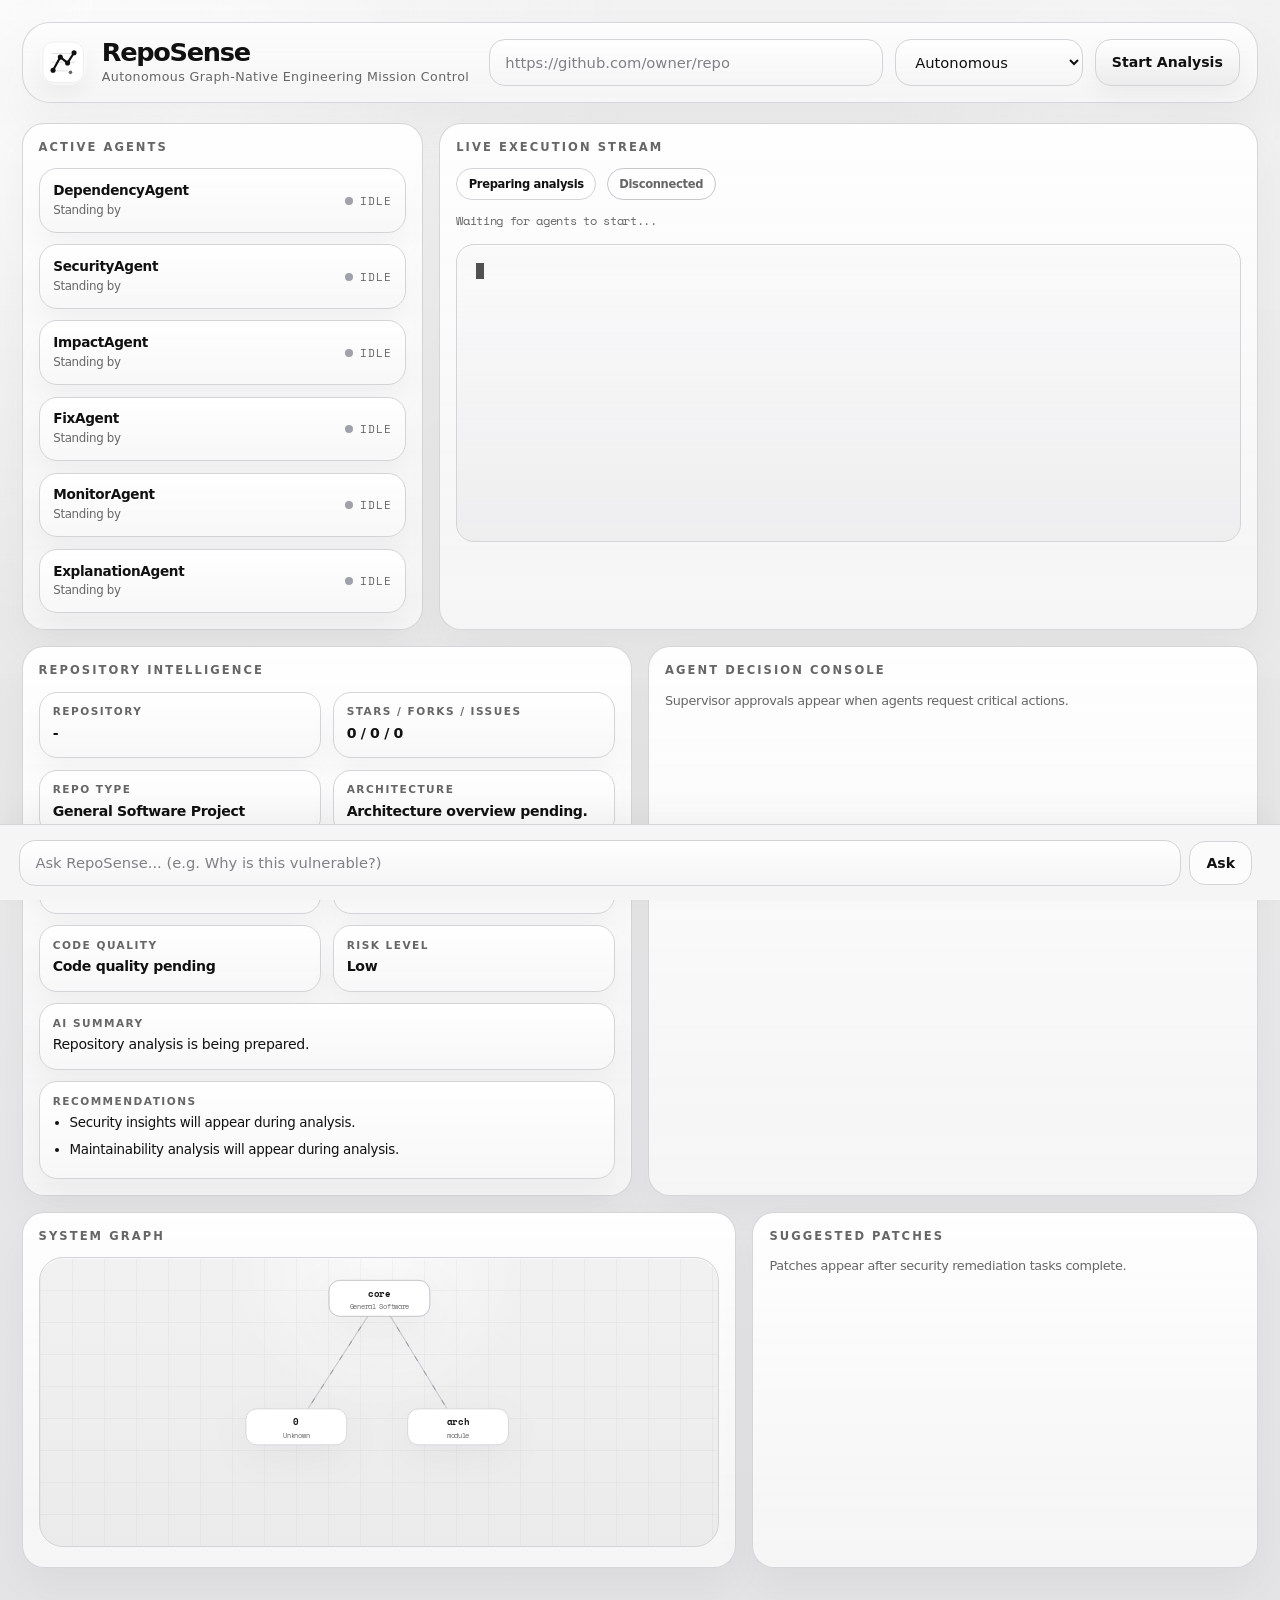
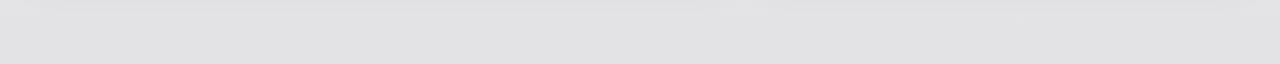
==== commit ac8113d5: "some final changes" ====
--- a/frontend/index.html
+++ b/frontend/index.html
@@ -12,7 +12,19 @@
 
   <header class="top-bar">
     <div class="brand">
-      <img src="/reposense-mark.svg" alt="RepoSense" class="brand-logo" />
+      <svg class="brand-logo" viewBox="0 0 128 128" fill="none" xmlns="http://www.w3.org/2000/svg" aria-hidden="true">
+        <rect x="8" y="8" width="112" height="112" rx="28" fill="var(--panel-elevated, #ffffff)"/>
+        <rect x="8.5" y="8.5" width="111" height="111" rx="27.5" stroke="var(--border, #d4d4d8)"/>
+        <path d="M32 40H96" stroke="var(--border, #d4d4d8)" stroke-width="2"/>
+        <path d="M32 64H96" stroke="var(--border, #d4d4d8)" stroke-width="2"/>
+        <path d="M32 88H76" stroke="var(--border, #d4d4d8)" stroke-width="2"/>
+        <path d="M36 86L56 50L76 66L94 38" stroke="var(--text, #111111)" stroke-width="6" stroke-linecap="round" stroke-linejoin="round"/>
+        <circle cx="36" cy="86" r="7" fill="var(--text, #111111)"/>
+        <circle cx="56" cy="50" r="7" fill="var(--text, #111111)"/>
+        <circle cx="76" cy="66" r="7" fill="var(--text, #111111)"/>
+        <circle cx="94" cy="38" r="7" fill="var(--text, #111111)"/>
+        <circle cx="84" cy="92" r="5" fill="var(--muted, #666666)"/>
+      </svg>
       <div class="brand-lockup">
         <h1>RepoSense</h1>
         <p>Autonomous Graph-Native Engineering Mission Control</p>
